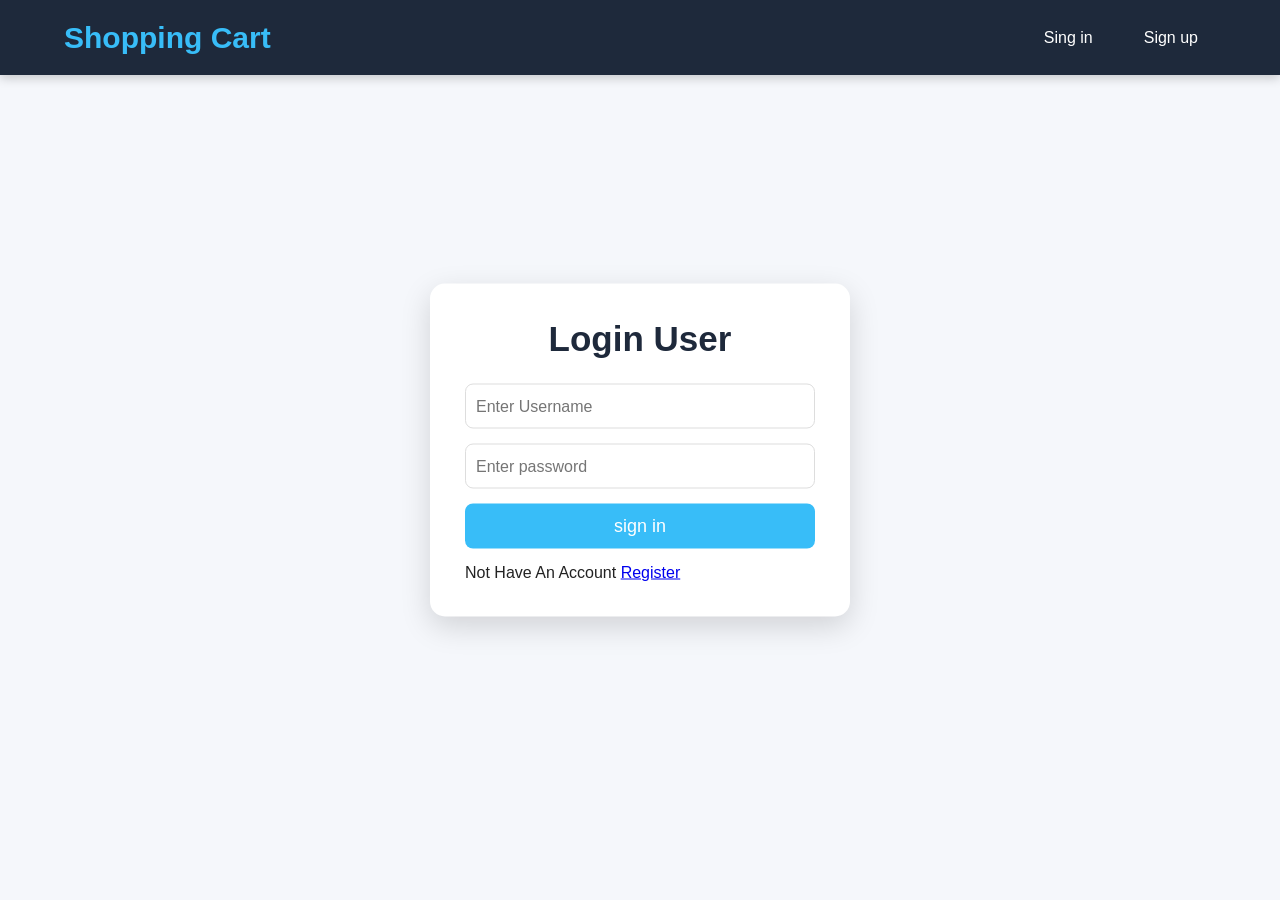
==== index.html @ 6a1d0000 "First commit" ====
<!DOCTYPE html>
<html lang="en">
<head>
    <meta charset="UTF-8">
    <meta http-equiv="X-UA-Compatible" content="IE=edge">
    <meta name="viewport" content="width=, initial-scale=1.0">
    <title>Shopping Cart || Home Page</title>
    <link rel="stylesheet" href="css/style.css"/>
    <link rel="stylesheet" href="css/all.css"/>
   
</head>
<body>

    <header>
         <div class="container">

             <div class="header-content">
                <a href="index.html" class="brand">Shopping Cart</a>
                
              <nav>
                  <ul id="links">
                      <li><a href="login.html">Sing in</a></li>
                      <li><a href="register.html">Sign up</a></li>
                  </ul>
                  <ul id="user_info">
                    <li><a href="#" id="user"></a></li>
                    <li class="shopping_cart">
                        <i class="fas fa-shopping-cart"></i>
                        <span class="bage"></span>

                        <div class="carts_products">
                             <div></div>
                            <a href="cartsproducts.html">View All Products</a>
                        </div>
                    </li>
                    <li><a href="#" id="logout">Log out</a></li>
                  </ul>
              </nav>
             </div>
              
         </div>
    </header>
      <section class="home">
          <div class="container">
              <div class="products">
                   <div class="product_item">
                       <img class="product_item_img" src="Images/f4048c5c927671e642c350baa5e31ac5.jpg" alt="">
                       <div class="product_item_desc">
                           <h2> Samsung S26</h2>
                           <p>Dark navy phone, close-up shot focused on the back cameras, black background.</p>
                           <span>color : Dark</span>
                       </div>
                       <div class="product_item_action">
                        <button class="add_to_cart">Add To Cart</button>
                        <i class="far fa-heart fav"></i>
                       </div>
                   </div>
                 

                </div>
            </div>
        </div>
    </section>


    <!-- /////////////////////////////////////////////////////////////////////////////////////////////// -->
    

<script src="https://cdn.jsdelivr.net/npm/jquery@3.5.1/dist/jquery.slim.min.js"></script>
<script src="https://cdn.jsdelivr.net/npm/popper.js@1.16.1/dist/umd/popper.min.js"></script>
<script src="https://cdn.jsdelivr.net/npm/bootstrap@4.6.1/dist/js/bootstrap.bundle.min.js"></script>
<script src="js/script.js"></script>
<!-- <script src="js/register.js"></script> -->
</body>
</html>
---- css/style.css ----
*{
    margin:0;
    padding:0;
    box-sizing:border-box;
}

body{
    font-family: "Segoe UI", Tahoma, Geneva, Verdana, sans-serif;
    background:#f5f7fb;
    color:#222;
}

.container{
    width:90%;
    max-width:1200px;
    margin:auto;
}

/* =======================
   Header
======================= */

header{
    width:100%;
    background:#1e293b;
    box-shadow:0 3px 10px rgba(0,0,0,.2);
    position:sticky;
    top:0;
    z-index:1000;
}

.header-content{
    height:75px;
    display:flex;
    justify-content:space-between;
    align-items:center;
}

.brand{
    text-decoration:none;
    color:#38bdf8;
    font-size:30px;
    font-weight:bold;
    transition:.3s;
}

.brand:hover{
    color:white;
}

nav ul{
    display:flex;
    list-style:none;
    align-items:center;
}

nav ul li{
    margin-left:15px;
}

nav ul li a{
    text-decoration:none;
    color:white;
    padding:8px 18px;
    border-radius:8px;
    transition:.3s;
    font-weight:500;
}

nav ul li a:hover{
    background:#38bdf8;
    color:#111827;
}

#user_info{
    display:none;
}

/* =======================
   Login & Register
======================= */

.section-form{
    position:absolute;
    top:50%;
    left:50%;
    transform:translate(-50%,-50%);
    width:420px;
    background:white;
    padding:35px;
    border-radius:15px;
    box-shadow:0 10px 30px rgba(0,0,0,.15);
}

.section-form h2{
    text-align:center;
    margin-bottom:25px;
    color:#1e293b;
    font-size:35px;
}

.section-form input{
    width:100%;
    height:45px;
    margin-bottom:15px;
    padding:10px;
    border:1px solid #ddd;
    border-radius:8px;
    font-size:16px;
}

.section-form input:focus{
    border-color:#38bdf8;
}

.section-form input[type="submit"]{
    background:#38bdf8;
    color:white;
    border:none;
    font-size:18px;
    cursor:pointer;
    transition:.3s;
}

.section-form input[type="submit"]:hover{
    background:#0284c7;
}

/* =======================
   Products
======================= */

.products{
    width:100%;
    margin:40px auto;
}

.product_item{
    background:white;
    border-radius:15px;
    display:flex;
    align-items:center;
    padding:20px;
    margin-bottom:25px;
    box-shadow:0 5px 20px rgba(0,0,0,.08);
    transition:.4s;
}

.product_item:hover{
    transform:translateY(-5px);
    box-shadow:0 10px 25px rgba(0,0,0,.15);
}

.product_item_img{
    width:220px;
    height:220px;
    object-fit:cover;
    border-radius:12px;
    margin-right:25px;
}

.product_item_desc{
    flex:1;
}

.product_item_desc h2{
    color:#0f172a;
    margin-bottom:15px;
    font-size:28px;
}

.product_item_desc p{
    color:#555;
    line-height:1.8;
    margin-bottom:15px;
}

.product_item_desc span{
    color:#0284c7;
    font-weight:bold;
}

.product_item_action{
    display:flex;
    flex-direction:column;
    justify-content:space-between;
    align-items:flex-end;
    height:180px;
}

.add_to_cart{
    border:none;
    background:#2563eb;
    color:white;
    padding:12px 30px;
    border-radius:8px;
    cursor:pointer;
    font-size:17px;
    transition:.3s;
}

.add_to_cart:hover{
    background:#1d4ed8;
}

.fav{
    font-size:28px;
    color:#cbd5e1;
    cursor:pointer;
    transition:.3s;
}

.fav:hover{
    color:#ef4444;
    transform:scale(1.2);
}

/* =======================
   User Cart
======================= */

nav ul#user_info li{
    position:relative;
}

nav ul#user_info li i{
    font-size:28px;
    color:white;
    cursor:pointer;
}

.bage{
    position:absolute;
    width:22px;
    height:22px;
    border-radius:50%;
    background:#ef4444;
    color:white;
    display:none;
    justify-content:center;
    align-items:center;
    font-size:15px;
    top:-8px;
    right:-10px;
    text-align: center;
}

.carts_products{
    position:absolute;
    width:280px;
    background:white;
    top:55px;
    right:0;
    border-radius:10px;
    box-shadow:0 10px 25px rgba(0,0,0,.2);
    display:none;
    padding:15px;
}

.carts_products div{
    max-height:250px;
    overflow:auto;
}

.carts_products a{
    display:block;
    margin-top:15px;
    text-align:center;
    text-decoration:none;
    background:#2563eb;
    color:white;
    padding:10px;
    border-radius:8px;
    transition:.3s;
}

.carts_products a:hover{
    background:#1d4ed8;
}

/* =======================
   Responsive
======================= */

@media(max-width:768px){

.header-content{
    flex-direction:column;
    height:auto;
    padding:15px 0;
}

.products{
    width:100%;
}

.product_item{
    flex-direction:column;
    text-align:center;
}

.product_item_img{
    width:100%;
    height:250px;
    margin:0 0 20px;
}

.product_item_action{
    width:100%;
    align-items:center;
    height:auto;
    gap:20px;
}

.section-form{
    width:90%;
}
}
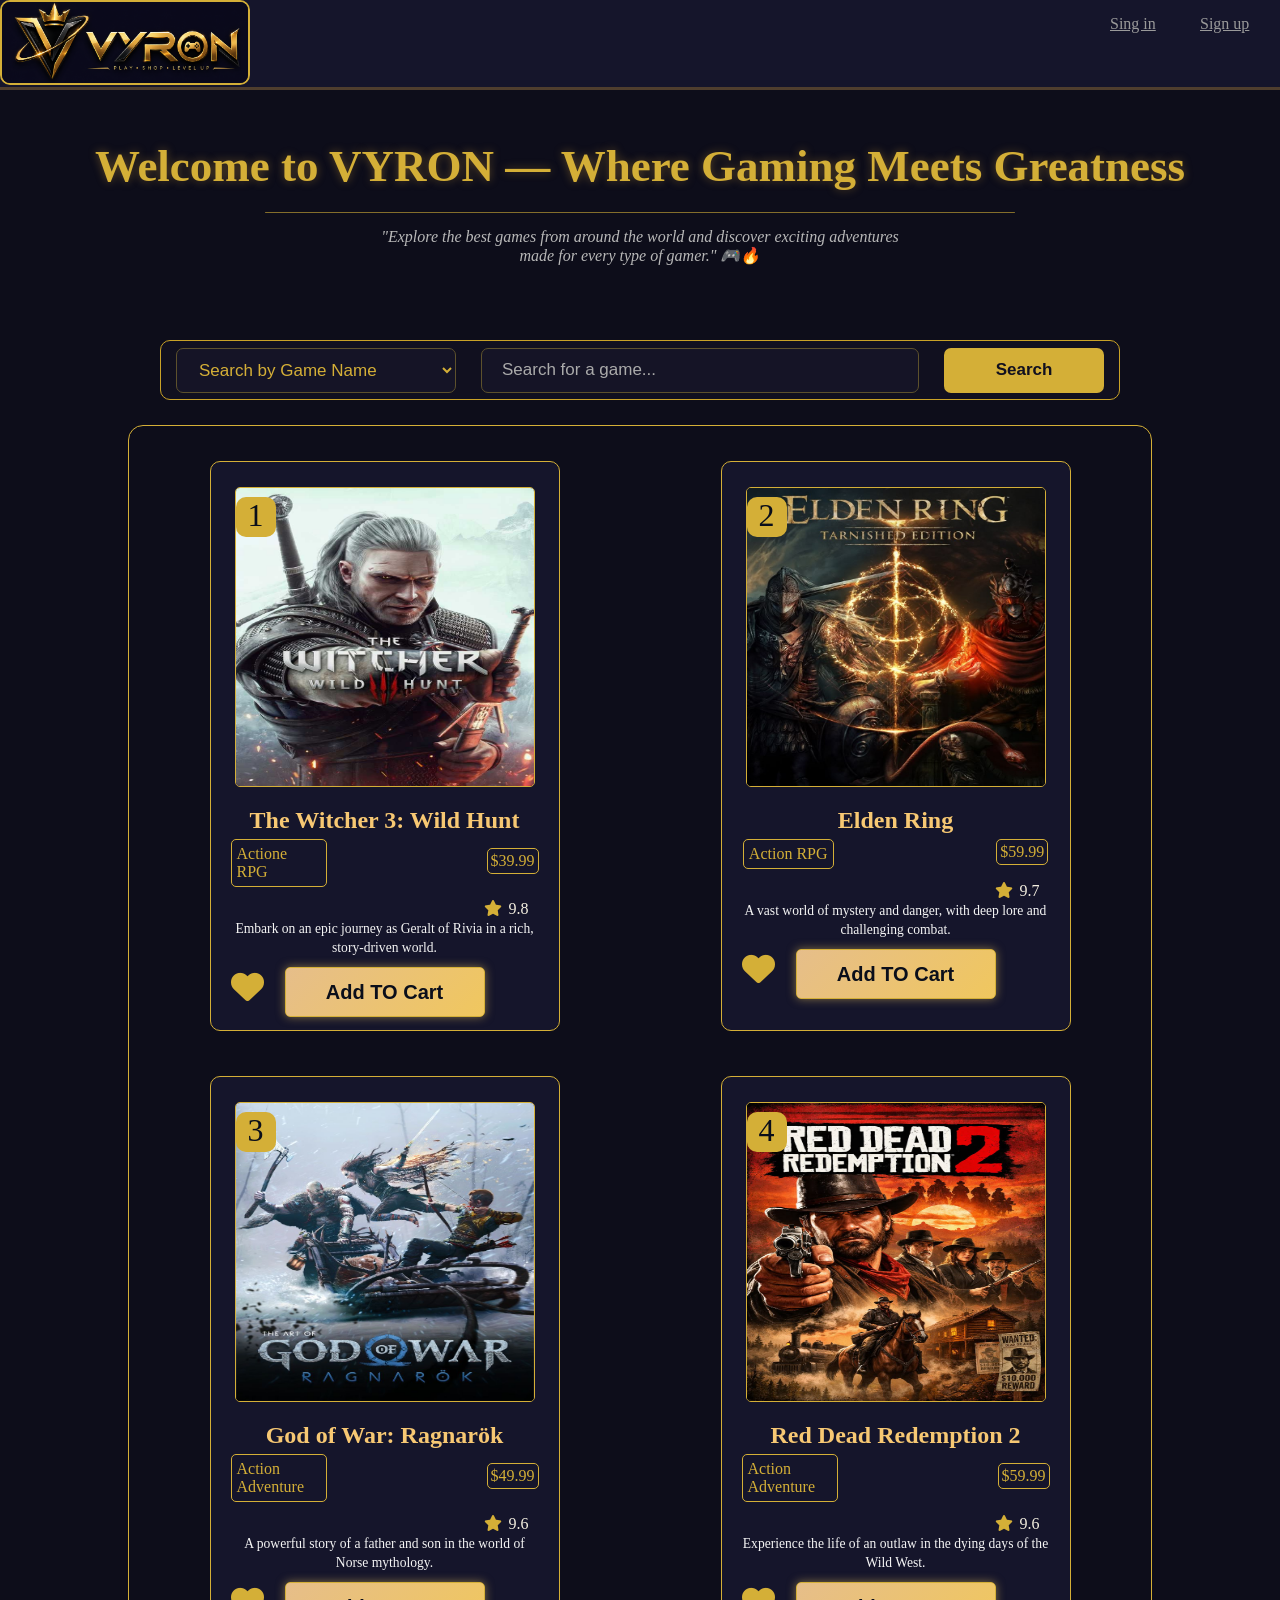
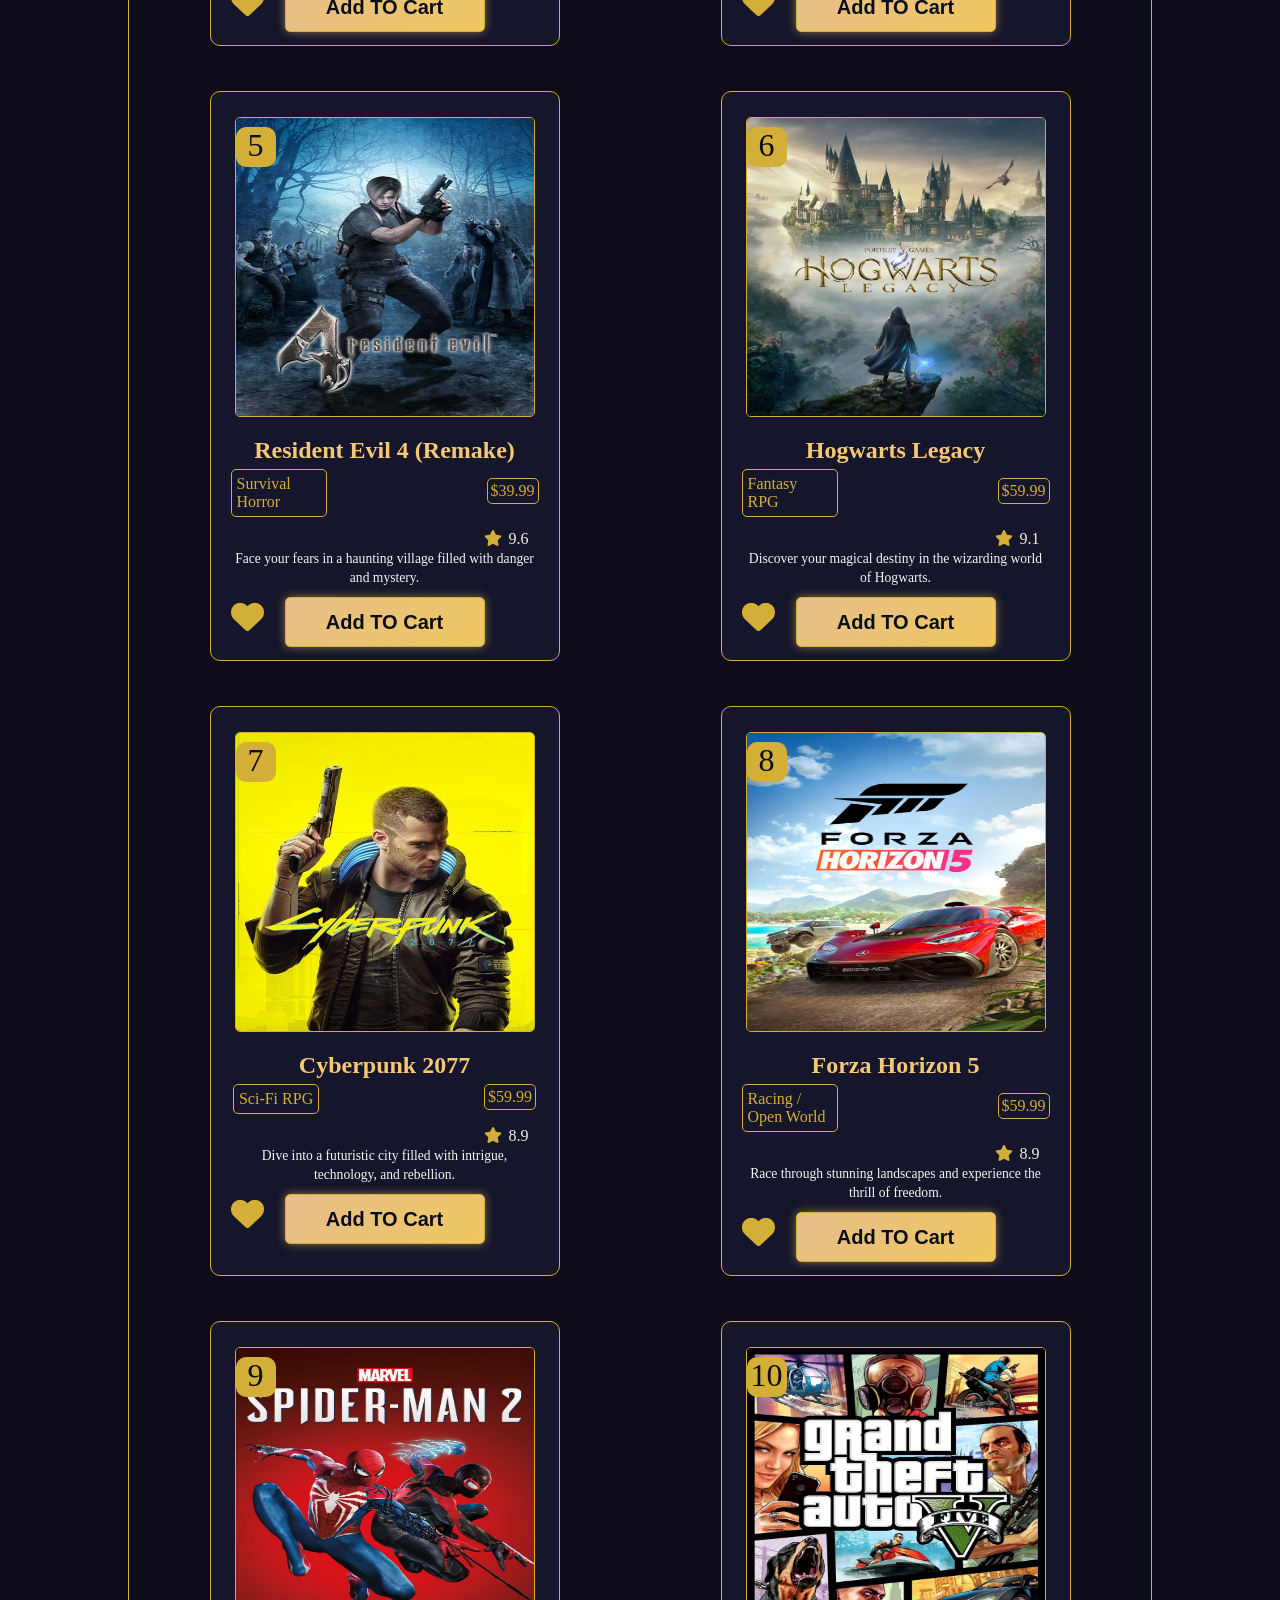
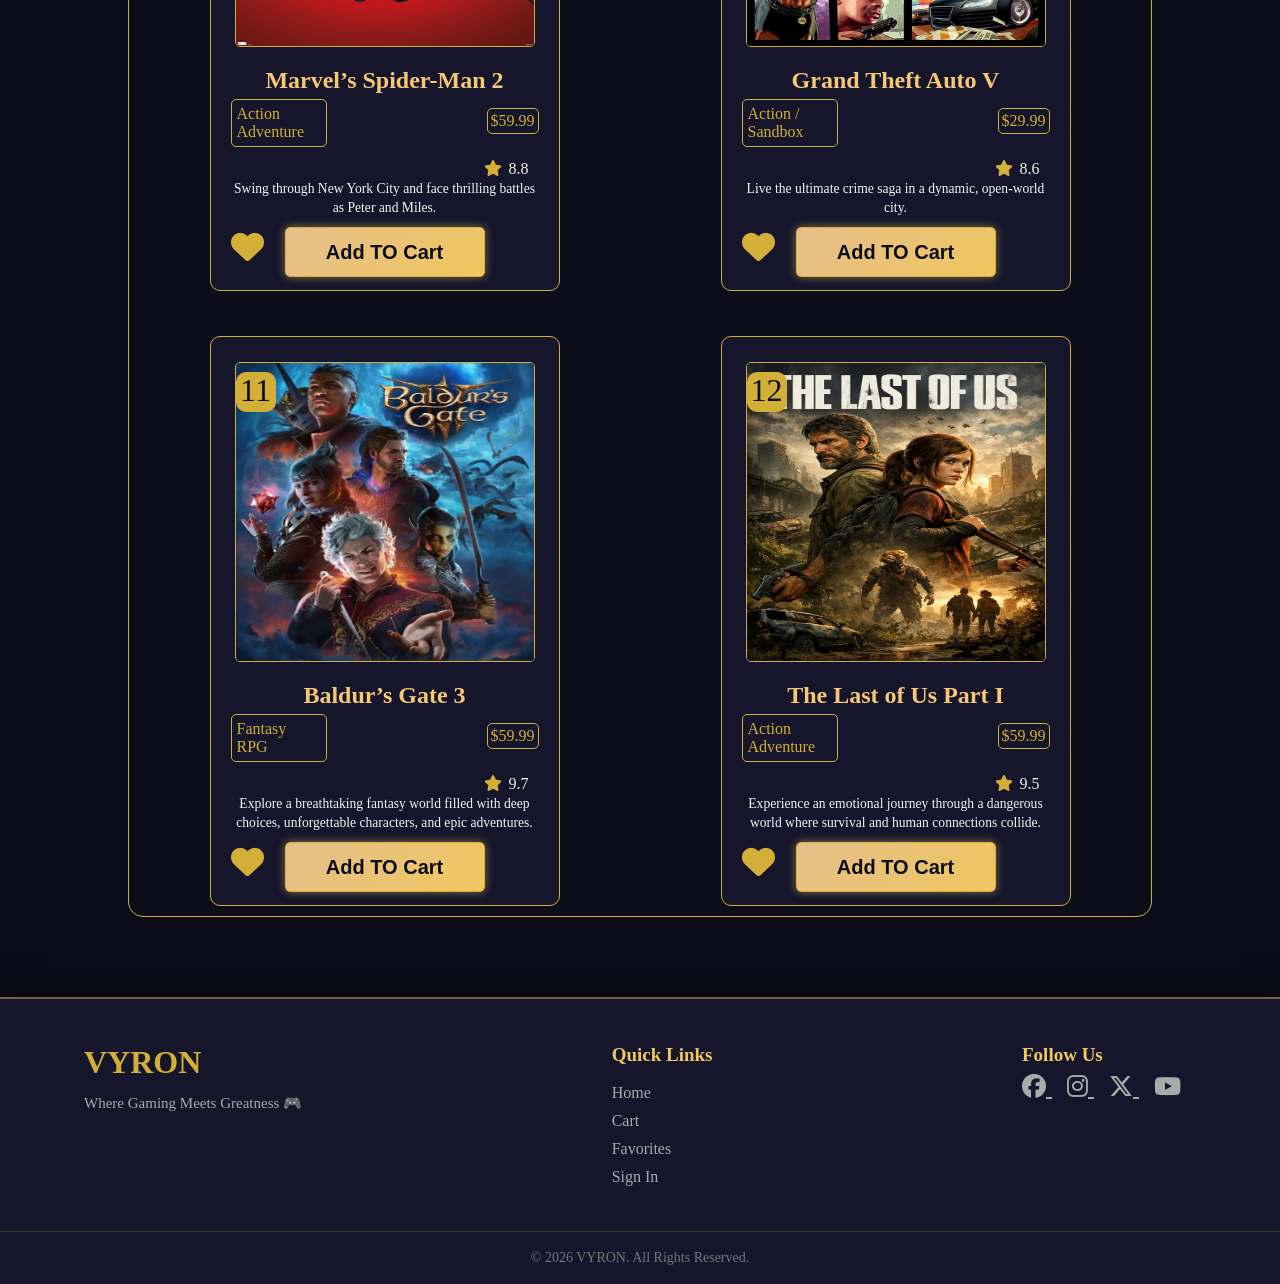
==== commit 937e2e5a: "Initial coomit" ====
--- a/index.html
+++ b/index.html
@@ -1,75 +1,217 @@
 <!DOCTYPE html>
 <html lang="en">
+
 <head>
     <meta charset="UTF-8">
-    <meta http-equiv="X-UA-Compatible" content="IE=edge">
-    <meta name="viewport" content="width=, initial-scale=1.0">
-    <title>Shopping Cart || Home Page</title>
-    <link rel="stylesheet" href="css/style.css"/>
-    <link rel="stylesheet" href="css/all.css"/>
-   
+    <meta name="viewport" content="width=device-width, initial-scale=1.0">
+    <title>VYRON — Where Gaming Meets Greatness</title>
+    <link rel="stylesheet" href="css/style.css" />
+    <link rel="stylesheet" href="css/all.css">
+    <link rel="stylesheet" href="https://cdnjs.cloudflare.com/ajax/libs/font-awesome/6.5.2/css/all.min.css">
+
 </head>
+
 <body>
 
     <header>
-         <div class="container">
-
-             <div class="header-content">
-                <a href="index.html" class="brand">Shopping Cart</a>
-                
-              <nav>
-                  <ul id="links">
-                      <li><a href="login.html">Sing in</a></li>
-                      <li><a href="register.html">Sign up</a></li>
-                  </ul>
-                  <ul id="user_info">
-                    <li><a href="#" id="user"></a></li>
-                    <li class="shopping_cart">
-                        <i class="fas fa-shopping-cart"></i>
-                        <span class="bage"></span>
-
-                        <div class="carts_products">
-                             <div></div>
-                            <a href="cartsproducts.html">View All Products</a>
+        <div class="container">
+
+            <div class="header-content">
+                <a href="index.html" class="brand">
+                    <img src="Images/VYRON-GAME.png" width="250px" height="85" alt="">
+                </a>
+
+                <nav>
+                    <ul id="links">
+                        <li><a href="login.html">Sing in</a></li>
+                        <li><a href="register.html">Sign up</a></li>
+                    </ul>
+                    <ul id="user_info">
+                        <li><a href="#" id="user"></a></li>
+                        <li class="shopping-car">
+                            <i class="fa-solid fa-cart-plus"></i>
+                            <span class="bage">0</span>
+                            <!-- /////////////////////////////////////// -->
+                            <div class="carts-products">
+
+                                <div class="empty-cart">
+                                    Your cart is empty.
+                                </div>
+
+                                <div class="cart-items">
+
+                                    <div class="cart-product">
+                                        <div class="cart-child-products">
+                                            <div>
+                                                <h3>Silver Necklace</h3>
+                                                <p>Price: $150</p>
+                                            </div>
+
+                                            <div class="quantity">
+                                                <button>-</button>
+                                                <span>1</span>
+                                                <button>+</button>
+                                            </div>
+                                        </div>
+                                    </div>
+
+                                </div>
+
+                                <a href="cartsproducts.html" class="view-all">
+                                    View All Products
+                                </a>
+
+                            </div>
+                        </li>
+                        <li><a href="#" id="logout">Log Out</a></li>
+                    </ul>
+                </nav>
+            </div>
+
+        </div>
+    </header>
+
+    <!-- /////////////////////////////////////////////// -->
+
+    <section class="crown-top">
+
+
+        <div class="hed_parent">
+            <h1>Welcome to VYRON — Where Gaming Meets Greatness</h1>
+            <div class="lin"></div>
+            <div class="p_hed">
+                <p>"Explore the best games from around the world and discover exciting adventures made for every type of
+                    gamer." 🎮🔥</p>
+            </div>
+
+        </div>
+        <!-- /////////////////////////////////////////////////////////////////////////// -->
+
+        <section>
+            <div class="total-search">
+                <div class="search-box">
+                    <label for="searchType" class="sr-only ">Search Type</label>
+                    <select id="searchType" name="searchType">
+                        <option value="name">Search by Game Name</option>
+                        <option value="category">Search by Category</option>
+                    </select>
+
+                    <input type="text" id="searchInput" placeholder="Search for a game...">
+
+                    <button type="button">
+                        Search
+                    </button>
+
+                </div>
+            </div>
+
+        </section>
+
+
+        <!-- /////////////////////////////////////////////////////////////////////////// -->
+        <div class="container-card-total">
+            <div class="card_total">
+                <div class="card ">
+
+                    <img src="Images/Gafe.jpg" alt="Elden Ring">
+
+                    <div class="num-img">1</div>
+
+                    <div class="child-card">
+                        <h2>Elden Ring</h2>
+
+                        <div class="senter-card">
+                            <span class="spn-RPG">Action RPG</span>
+
+                            <span class="salare">$59.99</span>
                         </div>
-                    </li>
-                    <li><a href="#" id="logout">Log out</a></li>
-                  </ul>
-              </nav>
-             </div>
-              
-         </div>
-    </header>
-      <section class="home">
-          <div class="container">
-              <div class="products">
-                   <div class="product_item">
-                       <img class="product_item_img" src="Images/f4048c5c927671e642c350baa5e31ac5.jpg" alt="">
-                       <div class="product_item_desc">
-                           <h2> Samsung S26</h2>
-                           <p>Dark navy phone, close-up shot focused on the back cameras, black background.</p>
-                           <span>color : Dark</span>
-                       </div>
-                       <div class="product_item_action">
-                        <button class="add_to_cart">Add To Cart</button>
-                        <i class="far fa-heart fav"></i>
-                       </div>
-                   </div>
-                 
+
+                        <span class="spn-star"><i class="fa-solid fa-star"></i>9.7</span>
+
+                        <p>A vast world of mystery and danger, <br> with deep lore and challenging combat</p>
+
+                        <button>Add TO Cart</button>
+
+                        <i class="fa-solid fa-heart love"></i>
+
+                    </div>
 
                 </div>
             </div>
         </div>
-    </section>
-
-
-    <!-- /////////////////////////////////////////////////////////////////////////////////////////////// -->
-    
-
-<script src="https://cdn.jsdelivr.net/npm/jquery@3.5.1/dist/jquery.slim.min.js"></script>
-<script src="https://cdn.jsdelivr.net/npm/popper.js@1.16.1/dist/umd/popper.min.js"></script>
-<script src="https://cdn.jsdelivr.net/npm/bootstrap@4.6.1/dist/js/bootstrap.bundle.min.js"></script>
-<script src="js/script.js"></script>
-<!-- <script src="js/register.js"></script> -->
+
+        <!-- ////////////////////////////////////////////////////////////////////////////// -->
+
+        <footer class="footer">
+
+            <div class="footer-container">
+
+                <div class="footer-brand">
+                    <h2>VYRON</h2>
+                    <p>
+                        Where Gaming Meets Greatness 🎮
+                    </p>
+                </div>
+
+                <div class="footer-links">
+
+                    <h3>Quick Links</h3>
+
+                    <a href="index.html">Home</a>
+                    <a href="cartsproducts.html">Cart</a>
+                    <a href="favorites.html">Favorites</a>
+                    <a href="login.html">Sign In</a>
+
+                </div>
+                <div class="footer-social">
+
+                    <h3>Follow Us</h3>
+
+                    <a href="#">
+                        <i class="fa-brands fa-facebook"></i>
+                    </a>
+
+                    <a href="#">
+                        <i class="fa-brands fa-instagram"></i>
+                    </a>
+
+                    <a href="#">
+                        <i class="fa-brands fa-x-twitter"></i>
+                    </a>
+
+                    <a href="#">
+                        <i class="fa-brands fa-youtube"></i>
+                    </a>
+
+                </div>
+
+            </div>
+
+            <div class="footer-bottom">
+
+                <p>
+                    © 2026 VYRON. All Rights Reserved.
+                </p>
+
+            </div>
+
+        </footer>
+
+
+        <script src="https://cdn.jsdelivr.net/npm/jquery@3.5.1/dist/jquery.slim.min.js"></script>
+
+        <script src="https://cdn.jsdelivr.net/npm/popper.js@1.16.1/dist/umd/popper.min.js"></script>
+
+        <script src="https://cdn.jsdelivr.net/npm/bootstrap@4.6.1/dist/js/bootstrap.bundle.min.js"></script>
+
+        <script src="js/script.js"></script>
+        <script src="js/data.js"></script>
+        <script src="js/products.js"></script>
+        <script src="js/cart.js"></script>
+        <script src="js/favorites.js"></script>
+        <script src="js/search.js"></script>
+        <script src="js/auth.js"></script>
+        <script src="js/main.js"></script>
 </body>
+
 </html>
--- a/css/style.css
+++ b/css/style.css
@@ -1,319 +1,1424 @@
 
-*{
-    margin:0;
-    padding:0;
-    box-sizing:border-box;
-}
-
-body{
-    font-family: "Segoe UI", Tahoma, Geneva, Verdana, sans-serif;
-    background:#f5f7fb;
-    color:#222;
-}
-
-.container{
-    width:90%;
-    max-width:1200px;
-    margin:auto;
-}
-
-/* =======================
-   Header
-======================= */
-
-header{
-    width:100%;
-    background:#1e293b;
-    box-shadow:0 3px 10px rgba(0,0,0,.2);
-    position:sticky;
-    top:0;
-    z-index:1000;
-}
-
-.header-content{
-    height:75px;
-    display:flex;
-    justify-content:space-between;
-    align-items:center;
-}
-
-.brand{
+* {
+    padding: 0;
+    margin: 0;
+    box-sizing: border-box;
+}
+
+body {
+    font-family: 'Times New Roman', Times, serif !important;
+    background-color: #0d0d1a;
+    color: #f5f0e1;
+}
+
+.container {
+    width: 100%;
+}
+
+/* ==================== HEADER ==================== */
+header {
+    height: 90px;
+    background-color: #15152b;
+    border-bottom: 3px solid rgba(212, 157, 55, .3);
+    padding: 10px 0;
+}
+
+.hid-auth-link {
+    display: none;
+}
+
+.header-content {
+    display: flex;
+    justify-content: space-between;
+}
+
+.header-content a img {
+    margin-top: -10px;
+    border-radius: 10px;
+    border: 2px solid #d4af37;
+}
+
+.header-content .brand {
+    font-size: 32px;
+    text-decoration: none;
+    color: #9a9a9a;
+}
+
+nav ul {
+    display: flex;
+    list-style: none;
+}
+
+nav li a {
+    display: block;
+    color: #9a9a9a;
+    min-width: 80px;
+    padding: 5px;
+    margin: 0 5px;
+}
+
+nav ul#user_info {
+    display: none;
+}
+
+nav ul#user_info #user {
+    border: 1px solid #d4af37;
+    text-decoration: none;
+    border-radius: 10px;
+    text-align: center;
+}
+
+nav ul#user_info #user:hover {
+    background-color: #d4af37;
+    color: #15152b;
+}
+
+.cart-prodoct-log {
+    display: none;
+}
+
+/* ==================== LOGIN & REGISTER ==================== */
+.section-form {
+    position: absolute;
+    top: 50%;
+    left: 50%;
+    transform: translate(-50%, -50%);
+    background-color: #15152b;
+    border: 2px solid #d4af37;
+    box-shadow: 0 15px 40px rgba(0, 0, 0, .9);
+    width: 70%;
+    padding: 20px;
+    border-radius: 10px;
+}
+
+form {
+    display: flex;
+    flex-wrap: wrap;
+    gap: 20px;
+}
+
+label {
+    color: #d4af37;
+}
+
+.group1 {
+    flex: 1 1 0;
+    width: calc(50% - 10px);
+}
+
+.group2 {
+    flex: 0 0 100%;
+    width: 100%;
+}
+
+form input::placeholder {
+    color: #9a9aae;
+}
+
+.group1 input,
+.group2 input {
+    width: 100%;
+    height: 55px;
+    border: 2px solid #d4af37;
+    background-color: #1e1e38;
+    color: #fff;
+    padding-left: 10px;
+    margin-top: 10px;
+    border-radius: 5px;
+}
+
+.group1 input:focus,
+.group2 input:focus {
+    outline: none;
+    border: 3px solid #d4af37;
+    background-color: #23233f;
+    box-shadow: 0 0 10px rgba(212, 175, 55, .25), 0 0 10px rgba(212, 157, 55, .5);
+}
+
+input:-webkit-autofill,
+input:-webkit-autofill:hover,
+input:-webkit-autofill:focus {
+    -webkit-text-fill-color: #fff !important;
+    -webkit-box-shadow: 0 0 0 1000px #1e1e38 inset !important;
+    box-shadow: 0 0 0 1000px #1e1e38 inset !important;
+    transition: background-color 5000s ease-in-out 0s;
+}
+
+#Register,
+.login {
+    width: 130px;
+    height: 45px;
+    background-color: #d4af37;
+    color: #0d0d1a;
+    border: 3px solid #d4af37;
+    border-radius: 6px;
+    font-size: 16px;
+    cursor: pointer;
+    transition: .3s;
+}
+
+#Register {
+    margin-top: 25px;
+}
+
+.login {
+    margin-top: 35px;
+    margin-left: -130px;
+}
+
+#Register:hover,
+.login:hover {
+    background-color: #c9a227;
+    border: 3px solid #d4af37;
+    box-shadow: 0 0 10px rgba(212, 175, 55, .25), 0 0 10px rgba(212, 157, 55, .5);
+    transform: translateY(-2px);
+}
+
+#Register:active,
+.login:active {
+    transform: translateY(0);
+}
+
+.from-span {
+    margin-top: 95px;
+    margin-left: -150px;
+}
+
+.from-span span {
+    color: #f5f5f5;
+    font-size: 16px;
+}
+
+.from-span a {
+    padding-left: 10px;
+    color: #d4af37;
+    text-decoration: none;
+    font-weight: bold;
+    list-style: none;
+}
+
+.from-span a:hover {
+    color: #f0c75e;
+    text-decoration: underline;
+}
+
+.section2 {
+    height: 350px;
+}
+
+/* ==================== FORM MOBILE ==================== */
+@media(max-width:450px) {
+    .from {
+        display: flex !important;
+        flex-direction: column !important;
+        gap: 15px;
+    }
+
+    .from .group1,
+    .from .group2 {
+        width: 100% !important;
+        box-sizing: border-box !important;
+    }
+
+    .from #Register {
+        width: 100%;
+    }
+
+    .from-span {
+        padding-left: 200px;
+    }
+}
+
+/* ==================== CHECKBOX ==================== */
+.check input[type="checkbox"] {
+    appearance: none;
+    -webkit-appearance: none;
+    width: 16px;
+    height: 16px;
+    background-color: #23233f;
+    border: 1px solid #d4af37;
+    border-radius: 3px;
+    cursor: pointer;
+    position: relative;
+}
+
+.check input[type="checkbox"]:checked::after {
+    content: "✓";
+    position: absolute;
+    color: #d4af37;
+    font-size: 13px;
+    font-weight: bold;
+    left: 2px;
+    top: -2px;
+}
+
+/* ==================== HOME TITLE ==================== */
+.hed_parent {
+    margin: auto;
+    text-align: center;
+    margin-top: 50px;
+}
+
+.hed_parent h1 {
+    font-size: 45px;
+    color: #d4af37;
+    text-shadow: 0 0 10px rgba(212, 157, 55, .4);
+    margin: 20px 0;
+}
+
+.hed_parent .lin {
+    width: 750px;
+    height: 1px;
+    background-color: #d4af37;
+    opacity: .6;
+    border-radius: 15px;
+    margin: auto;
+    margin-bottom: 10px;
+}
+
+.p_hed {
+    width: 550px;
+    margin: auto;
+}
+
+.p_hed p {
+    text-align: center;
+    padding: 5px;
+    color: #b8b8b8;
+    font-style: italic;
+    margin-bottom: 35px;
+}
+
+/* ==================== SEARCH ==================== */
+.total-search {
+    width: 75%;
+    padding: 0;
+    margin: auto;
+    margin-top: 70px;
+}
+
+.search-box {
+    width: 100%;
+    height: 60px;
+    display: flex;
+    align-items: center;
+    gap: 25px;
+    padding: 15px;
+    background-color: #11101f;
+    border: 1px solid #c9a227;
+    border-radius: 10px;
+}
+
+.search-box select {
+    width: 280px;
+    height: 45px;
+    padding: 0 18px;
+    font-size: 17px;
+    font-weight: 500;
+    color: #d4af37;
+    background-color: #151426;
+    border: 1px solid #5d512c;
+    border-radius: 7px;
+    outline: none;
+    cursor: pointer;
+}
+
+select option {
+    background: #0a0e1a;
+    color: #d4af37;
+}
+
+.search-box select:focus {
+    border-color: #d4af37;
+}
+
+.search-box input {
+    flex: 1;
+    height: 45px;
+    padding: 0 20px;
+    font-size: 17px;
+    color: #fff;
+    background-color: #151426;
+    border: 1px solid #5d512c;
+    border-radius: 7px;
+    outline: none;
+}
+
+.search-box input::placeholder {
+    color: #aaa;
+}
+
+.search-box input:focus {
+    border-color: #d4af37;
+}
+
+.search-box button {
+    width: 160px;
+    height: 45px;
+    border: none;
+    border-radius: 7px;
+    background-color: #d4af37;
+    color: #11101f;
+    font-size: 17px;
+    font-weight: bold;
+    cursor: pointer;
+    transition: .3s;
+}
+
+.search-box button:hover {
+    background-color: #f0cc55;
+    transform: translateY(-2px);
+}
+
+@media(max-width:800px) {
+    .search-box {
+        height: auto;
+        flex-direction: column;
+    }
+
+    .search-box select,
+    .search-box input,
+    .search-box button {
+        width: 100%;
+    }
+}
+
+/* ==================== PRODUCTS CONTAINER ==================== */
+.container-card-total {
+    width: 80%;
+    margin: 25px auto;
+    border-radius: 15px;
+    border: 1px solid #d4af37;
+    padding: 10px;
+}
+
+.card_total {
+    display: flex;
+    flex-wrap: wrap;
+    justify-content: center;
+    gap: 20px;
+}
+
+/* ==================== PRODUCT CARD ==================== */
+.card {
+    background-color: #15152b;
+    border: 1px solid #d4af37;
+    width: 350px;
+    height: 570px;
+    border-radius: 10px;
+    position: relative;
+    overflow: hidden;
+    margin: 25px auto 0;
+    transition: transform .3s ease, box-shadow .3s ease;
+}
+
+.card:hover {
+    transform: translateY(-12px);
+    border-color: #d4af37;
+    box-shadow: 0 15px 35px rgba(212, 175, 55, .25);
+}
+
+.card img {
+    position: relative;
+    width: 300px;
+    height: 300px;
+    display: block;
+    border-radius: 5px;
+    border: 1px solid #d4af37;
+    margin: 25px auto 0;
+    transition: transform .5s ease;
+}
+
+.card img:hover {
+    transform: scale(1.08);
+}
+
+.num-img {
+    position: absolute;
+    z-index: 2;
+    width: 40px;
+    height: 40px;
+    border-radius: 10px;
+    background-color: #d4af37;
+    color: #0a0e1a;
+    font-size: 32px;
+    text-align: center;
+    top: 35px;
+    left: 25px;
+}
+
+.child-card {
+    padding: 20px;
+}
+
+.child-card h2 {
+    text-align: center;
+    color: #f7c873;
+    font-weight: 700;
+}
+
+.senter-card {
+    display: flex;
+    justify-content: space-around;
+    align-items: center;
+    gap: 0;
+}
+
+.spn-RPG {
+    color: #d4af37;
+    border-radius: 5px;
+    border: 1px solid #d4af37;
+    padding: 5px;
+    cursor: pointer;
+    margin-top: 5px;
+    display: inline-block;
+}
+
+.spn-star {
+    margin: 10px 0 0 250px;
+    display: block;
+}
+
+.spn-star i {
+    padding: 3px;
+    color: #d4af37;
+}
+
+.child-card p {
+    color: #f5f5f5;
+    font-size: .85rem;
+    line-height: 1.4;
+    text-align: center;
+}
+
+.child-card button {
+    background: linear-gradient(135deg, #e6be8a, #f0c75e);
+    color: #0a0e1a;
+    font-weight: 700;
+    width: 200px;
+    height: 50px;
+    border-radius: 5px;
+    box-shadow: 0 0 10px rgba(240, 199, 94, .5);
+    transform: all .3s ease;
+    border: 1px solid #d4af37;
+    margin: 10px auto 0;
+    display: block;
+    font-size: 20px;
+    cursor: pointer;
+    transition: .3s;
+}
+
+.child-card button:hover {
+    background: linear-gradient(135deg, #f0c75e, #e6be8a);
+    box-shadow: 0 0 10px rgba(240, 199, 94, .8);
+}
+
+.child-card .love {
+    color: #d4af37;
+    margin-top: -47px;
+    cursor: pointer;
+    display: block;
+    font-size: 33px;
+    padding: 0;
+    position: absolute;
+    transition: .25s ease;
+}
+
+.child-card .love:hover {
+    color: #fff;
+}
+
+.child-card .salare {
+    color: #d4af37;
+    margin-left: 160px;
+    border: 1px solid #d4af37;
+    padding: 3px;
+    border-radius: 5px;
+    cursor: pointer;
+}
+
+.love {
+    cursor: pointer;
+    transition: .25s ease;
+}
+
+.love-active {
+    color: red !important;
+}
+
+/* ==================== USER & CART ICON ==================== */
+nav ul#user_info li {
+    margin: 15px 10px 0;
+    position: relative;
+}
+
+nav ul#user_info li i {
+    color: #d4af37;
+    cursor: pointer;
+    font-size: 30px;
+}
+
+.shopping-car {
+    position: relative;
+}
+
+.bage {
+    position: absolute;
+    min-width: 20px;
+    height: 20px;
+    padding: 2px 5px;
+    display: flex;
+    align-items: center;
+    justify-content: center;
+    background: #d4af37;
+    color: #111;
+    border-radius: 50%;
+    font-size: 11px;
+    font-weight: bold;
+    z-index: 20;
+    top: -10px;
+    right: -5px;
+}
+
+/* ==================== CART DROPDOWN ==================== */
+.carts-products {
+    position: absolute;
+    top: 45px;
+    right: 0;
+    width: 190px;
+    transform: translate(120px, 0);
+    background: #151515;
+    border: 1px solid #d4af37;
+    border-radius: 12px;
+    box-shadow: 0 10px 30px rgba(0, 0, 0, .7), 0 0 15px rgba(212, 175, 55, .15);
+    z-index: 9999;
+    flex-direction: column;
+    display: none;
+}
+
+.carts-products.show {
+    display: flex;
+}
+
+.cart-items {
+    width: 100%;
+    padding: 14px;
+    margin: 0;
+}
+
+.cart-product {
+    background: #202020;
+    border: 1px solid #333;
+    border-radius: 10px;
+    padding: 14px 16px;
+    margin-bottom: 12px;
+    transition: .3s;
+}
+
+.cart-product:hover {
+    border-color: #d4af37;
+    box-shadow: 0 0 10px rgba(212, 175, 55, .15);
+}
+
+.cart-product-info {
+    display: flex;
+    justify-content: space-between;
+    align-items: center;
+    gap: 12px;
+    padding-bottom: 12px;
+    margin-bottom: 12px;
+    border-bottom: 1px solid #2a2a2a;
+}
+
+.cart-product-info h3 {
+    margin: 0;
+    color: #f0c75e;
+    font-size: 16px;
+    font-weight: 600;
+    line-height: 1.3;
+    flex: 1;
+    min-width: 0;
+    word-wrap: break-word;
+}
+
+.cart-product-info p {
+    margin: 0;
+    color: #888;
+    font-size: 12px;
+    flex-shrink: 0;
+    text-align: right;
+    white-space: nowrap;
+}
+
+.cart-product-info p span {
+    display: block;
+    color: #d4af37;
+    font-weight: bold;
+    font-size: 15px;
+    margin-top: 2px;
+}
+
+.quantity {
+    display: flex;
+    align-items: center;
+    justify-content: center;
+    gap: 16px;
+}
+
+.quantity button {
+    width: 30px;
+    height: 30px;
+    border: 1px solid #d4af37;
+    border-radius: 6px;
+    background: transparent;
+    color: #d4af37;
+    font-size: 18px;
+    font-weight: bold;
+    line-height: 1;
+    cursor: pointer;
+    transition: .3s;
+    flex-shrink: 0;
+}
+
+.quantity button:hover {
+    background: #d4af37;
+    color: #111;
+    transform: scale(1.05);
+}
+
+.quantity span {
+    min-width: 24px;
+    text-align: center;
+    color: #fff;
+    font-size: 16px;
+    font-weight: bold;
+}
+
+.view-all {
+    display: flex;
+    align-items: center;
+    justify-content: center;
+    margin: auto;
+    width: 100%;
+    height: 55px;
+    border-radius: 10px;
+    background: #111;
+    border: 1px solid #d4af37;
+    color: #d4af37;
+    text-decoration: none;
+    font-size: 15px;
+    font-weight: bold;
+    transition: .3s;
+}
+
+.view-all:hover {
+    background: #d4af37;
+    color: #111;
+}
+
+.empty-cart {
+    padding: 35px 20px;
+    text-align: center;
+    color: #fff;
+    font-size: 15px;
+}
+
+.carts-products .cart-product-image,
+.carts-products .remove-cart-btn {
+    display: none;
+}
+
+@media(max-width:500px) {
+    .carts-products {
+        width: 300px;
+        right: -60px;
+        transform: none;
+    }
+
+    .cart-items {
+        max-height: 320px;
+        overflow-y: auto;
+    }
+
+    .cart-product-info h3 {
+        font-size: 14px;
+    }
+}
+
+/* ==================== REMOVE BUTTONS ==================== */
+.remove-btn{
+    background:#b22222!important;
+    color:#fff!important;
+    border:1px solid #ff3333!important;
+}
+
+.remove-btn:hover{
+    background:#8b0000!important;
+    color:#fff!important;
+    border-color:#ff3333!important;
+}
+
+.remove-cart-btn {
+    width: 100%;
+    margin-top: 15px;
+    padding: 12px 18px;
+    border: none;
+    border-radius: 10px;
+    background: linear-gradient(135deg, #d4af37, #f0c75e);
+    color: #111;
+    font-size: 14px;
+    font-weight: 700;
+    cursor: pointer;
+    transition: transform .25s ease, box-shadow .25s ease, background .25s ease;
+}
+
+.remove-cart-btn:hover {
+    transform: translateY(-2px);
+    background: #b22222 !important;
+    color: #fff;
+    box-shadow: 0 8px 20px rgba(178, 34, 34, .4) !important;
+}
+
+.remove-cart-btn:active {
+    transform: scale(.97);
+}
+
+/* ==================== LOGOUT ==================== */
+#logout {
+    color: #d4af37;
+    text-decoration: none;
+    padding: 8px 12px;
+    border: 1px solid transparent;
+    border-radius: 6px;
+    transition: .3s;
+}
+
+#logout:hover {
+    color: #11101f;
+    background-color: #d4af37;
+    border-color: #d4af37;
+    box-shadow: 0 0 10px rgba(212, 175, 55, .4);
+}
+
+/* ==================== SECTION TITLE ==================== */
+.section-title {
+    text-align: center;
+    margin-bottom: 45px;
+}
+
+.section-title h2 {
+    margin: 0;
+    color: #d4af37;
+    font-size: 32px;
+    font-weight: 700;
+    letter-spacing: 1px;
+    text-shadow: 0 0 10px rgba(212, 175, 55, .25);
+}
+
+.title-line {
+    display: block;
+    width: 65px;
+    height: 3px;
+    margin: 14px auto 0;
+    background: linear-gradient(90deg, #d4af37, #f7c873);
+    border-radius: 20px;
+    transition: width .35s ease, box-shadow .35s ease;
+}
+
+.section-title:hover .title-line {
+    width: 110px;
+    box-shadow: 0 0 12px rgba(212, 175, 55, .55);
+}
+
+/* ==================== CART PAGE ==================== */
+.cart-page-section {
+    width: 100%;
+    max-width: 1100px;
+    margin: 60px auto;
+    padding: 0 25px;
+}
+
+#cart-page-products {
+    width: 100% !important;
+    display: flex !important;
+    flex-wrap: wrap !important;
+    flex-direction: row !important;
+    justify-content: center !important;
+    align-items: stretch !important;
+    gap: 15px !important;
+}
+
+#cart-page-products .cart-items {
+    display: contents;
+}
+
+#cart-page-products .cart-product {
+    width: calc(50% - 8px) !important;
+    max-width: 500px !important;
+    padding: 25px;
+    background: linear-gradient(145deg, #151922, #0e1118);
+    border: 1px solid rgba(212, 175, 55, .45);
+    border-radius: 18px;
+    box-shadow: 0 10px 30px rgba(0, 0, 0, .35);
+    transition: transform .3s ease, border-color .3s ease, box-shadow .3s ease;
+}
+
+#cart-page-products .cart-product:hover {
+    transform: translateY(-5px);
+    border-color: #d4af37;
+    box-shadow: 0 15px 40px rgba(0, 0, 0, .5), 0 0 18px rgba(212, 175, 55, .12);
+}
+
+#cart-page-products .cart-product-info {
+    display: flex;
+    align-items: center;
+    gap: 10px;
+}
+
+#cart-page-products .cart-product-image {
+    width: 100px;
+    height: 100px;
+    object-fit: cover;
+    border-radius: 8px;
+    border: 1px solid #d4af37;
+    flex-shrink: 0;
+    display: block;
+}
+
+.cart-product-details {
+    flex: 1;
+}
+
+.cart-product-details h3 {
+    margin: 0 0 5px;
+    color: #f0c75e;
+    font-size: 14px;
+}
+
+.cart-product-details p {
+    margin: 0;
+    color: #888;
+    font-size: 11px;
+}
+
+.cart-product-details p span {
+    color: #d4af37;
+    font-weight: bold;
+}
+
+.item-total {
+    margin-top: 18px;
+    padding-top: 15px;
+    border-top: 1px solid rgba(212, 175, 55, .3);
+    display: flex;
+    justify-content: space-between;
+    align-items: center;
+}
+
+.item-total span {
+    color: #b8b8b8;
+    font-size: 17px;
+    font-weight: 500;
+}
+
+.item-total strong {
+    color: #d4af37;
+    font-size: 24px;
+    font-weight: 800;
+}
+
+.section-divider {
+    width: 90%;
+    height: 1px;
+    margin: 70px auto;
+    background-color: #d4af37;
+    opacity: .5;
+}
+
+/* ==================== TOTAL PRICE ==================== */
+.total-price-box {
+    width: 90%;
+    max-width: 500px;
+    margin: 55px auto 70px;
+    padding: 22px 30px;
+    display: flex;
+    justify-content: space-between;
+    align-items: center;
+    background: linear-gradient(145deg, #181b23, #101219);
+    border: 1px solid rgba(212, 175, 55, .5);
+    border-radius: 16px;
+    box-shadow: 0 10px 35px rgba(0, 0, 0, .35);
+    transition: transform .3s ease, box-shadow .3s ease;
+}
+
+.total-price-box:hover {
+    transform: translateY(-4px);
+    box-shadow: 0 15px 40px rgba(0, 0, 0, .5), 0 0 20px rgba(212, 175, 55, .12);
+}
+
+.total-label {
+    color: #b8b8b8;
+    font-size: 18px;
+    font-weight: 500;
+}
+
+#total-price {
+    color: #d4af37;
+    font-size: 25px;
+    font-weight: 800;
+    letter-spacing: .5px;
+}
+
+/* ==================== FAVORITES SECTION ==================== */
+.favorites-section {
+    width: 100%;
+    max-width: 1100px;
+    margin: 70px auto;
+    padding: 0 25px;
+}
+
+#favorite-products {
+    width: 100%;
+    display: flex;
+    flex-direction: row;
+    align-items: stretch;
+    gap: 20px;
+    overflow-x: auto;
+    overflow-y: hidden;
+    overscroll-behavior-x: contain;
+    scroll-behavior: smooth;
+    padding: 10px 5px 25px;
+    scrollbar-width: thin;
+    scrollbar-color: #d4af37 #151922;
+}
+
+#favorite-products::-webkit-scrollbar {
+    height: 8px;
+}
+
+#favorite-products::-webkit-scrollbar-track {
+    background: #151922;
+    border-radius: 10px;
+}
+
+#favorite-products::-webkit-scrollbar-thumb {
+    background: linear-gradient(90deg, #d4af37, #f7c873);
+    border-radius: 10px;
+}
+
+#favorite-products::-webkit-scrollbar-thumb:hover {
+    background: #f0c75e;
+}
+
+.favorite-card {
+    width: 330px;
+    min-width: 330px;
+    max-width: 330px;
+    flex-shrink: 0;
+    padding: 18px;
+    display: flex;
+    flex-direction: column;
+    align-items: center;
+    text-align: center;
+    background: linear-gradient(145deg, #151922, #0e1118);
+    border: 1px solid rgba(212, 175, 55, .45);
+    border-radius: 18px;
+    box-shadow: 0 10px 30px rgba(0, 0, 0, .35);
+    transition: transform .35s ease, border-color .35s ease, box-shadow .35s ease;
+}
+
+.favorite-card:hover {
+    transform: translateY(-7px);
+    border-color: #d4af37;
+    box-shadow: 0 15px 40px rgba(0, 0, 0, .5), 0 0 18px rgba(212, 175, 55, .12);
+}
+
+.favorite-card img {
+    width: 100%;
+    height: 190px;
+    object-fit: cover;
+    border-radius: 12px;
+    border: 1px solid rgba(255, 255, 255, .08);
+    flex-shrink: 0;
+    transition: transform .35s ease, box-shadow .35s ease;
+}
+
+.favorite-card:hover img {
+    transform: scale(1.03);
+    box-shadow: 0 0 18px rgba(212, 175, 55, .18);
+}
+
+.favorite-info {
+    width: 100%;
+    flex: 1;
+    min-width: 0;
+    display: flex;
+    flex-direction: column;
+    align-items: center;
+    padding-top: 18px;
+}
+
+.favorite-info h3 {
+    width: 100%;
+    margin: 0 0 12px;
+    color: #f5f5f5;
+    font-size: 21px;
+    font-weight: 700;
+    line-height: 1.3;
+}
+
+.favorite-info p {
+    width: 100%;
+    margin: 7px 0;
+    color: #b8b8b8;
+    font-size: 15px;
+}
+
+.favorite-info p span {
+    color: #f5f5f5;
+}
+
+.favorite-info p:nth-of-type(2) {
+    color: #d4af37;
+    font-weight: 700;
+    font-size: 17px;
+}
+
+.remove-favorite {
+    width: 90%;
+    min-width: 0;
+    margin-top: auto;
+    padding: 12px 18px;
+    border: none;
+    border-radius: 10px;
+    background: linear-gradient(135deg, #d4af37, #f0c75e);
+    color: #111;
+    font-size: 14px;
+    font-weight: 700;
+    cursor: pointer;
+    transition: transform .25s ease, box-shadow .25s ease, background .25s ease;
+}
+
+.remove-favorite:hover {
+    transform: translateY(-2px);
+    background: #b22222;
+    color: #fff;
+    box-shadow: 0 8px 20px rgba(178, 34, 34, .4) !important;
+}
+
+.no-favorites {
+    width: 100%;
+    padding: 35px 50px;
+    color: #a8a8a8;
+    font-size: 18px;
+    text-align: center;
+    background: #11141b;
+    border: 1px solid rgba(212, 175, 55, .2);
+    border-radius: 15px;
+}
+
+/* ==================== CART / FAVORITES MOBILE ==================== */
+@media(max-width:700px) {
+
+    .cart-page-section,
+    .favorites-section {
+        margin: 45px auto;
+        padding: 0 15px;
+    }
+
+    #cart-page-products {
+        flex-direction: column !important;
+        align-items: center !important;
+    }
+
+    #cart-page-products .cart-product {
+        width: 100% !important;
+        max-width: 500px !important;
+        padding: 20px;
+    }
+
+    .item-total span {
+        font-size: 15px;
+    }
+
+    .item-total strong {
+        font-size: 21px;
+    }
+
+    .section-title h2 {
+        font-size: 27px;
+    }
+
+    #favorite-products {
+        gap: 15px;
+        padding: 10px 5px 20px;
+    }
+
+    .favorite-card {
+        width: 280px;
+        min-width: 280px;
+        max-width: 280px;
+        min-height: 390px;
+        padding: 15px;
+    }
+
+    .favorite-card img {
+        height: 170px;
+    }
+
+    .favorite-info h3 {
+        font-size: 19px;
+    }
+
+    .remove-favorite {
+        width: 100%;
+    }
+
+    .total-price-box {
+        width: calc(100% - 30px);
+        padding: 18px 20px;
+    }
+
+    .total-label {
+        font-size: 16px;
+    }
+
+    #total-price {
+        font-size: 21px;
+    }
+}
+
+/* ==================== FOOTER ==================== */
+.footer {
+    width: 100%;
+    margin-top: 80px;
+    background: #15152b;
+    border-top: 2px solid rgba(212, 175, 55, .5);
+    box-shadow: 0 -10px 30px rgba(0, 0, 0, .4);
+}
+
+.footer-container {
+    width: 90%;
+    max-width: 1200px;
+    margin: auto;
+    padding: 45px 20px;
+    display: flex;
+    justify-content: space-between;
+    align-items: flex-start;
+    gap: 40px;
+}
+
+.footer-brand {
+    max-width: 300px;
+}
+
+.footer-brand h2 {
+    color: #d4af37;
+    font-size: 32px;
+    margin-bottom: 10px;
+}
+
+.footer-brand p {
+    color: #aaa;
+    font-size: 15px;
+    line-height: 1.6;
+}
+
+.footer-links,
+.footer-social {
+    display: flex;
+    flex-direction: column;
+    gap: 10px;
+}
+
+.footer-links h3,
+.footer-social h3 {
+    color: #f0c75e;
+    margin-bottom: 8px;
+    font-size: 19px;
+}
+
+.footer-links a {
+    color: #aaa;
+    text-decoration: none;
+    transition: .3s;
+}
+
+.footer-links a:hover {
+    color: #d4af37;
+    transform: translateX(5px);
+}
+
+.footer-social {
+    display: block;
+}
+
+.footer-social a {
+    color: #aaa;
+    font-size: 24px;
+    margin-right: 15px;
+    transition: .3s;
+}
+
+.footer-social a:hover {
+    color: #d4af37;
+    transform: translateY(-3px);
+}
+
+.footer-bottom {
+    width: 100%;
+    padding: 18px;
+    text-align: center;
+    border-top: 1px solid rgba(212, 175, 55, .2);
+}
+
+.footer-bottom p {
+    color: #777;
+    font-size: 14px;
+}
+
+@media(max-width:700px) {
+    .footer-container {
+        flex-direction: column;
+        align-items: center;
+        text-align: center;
+        gap: 35px;
+    }
+
+    .footer-brand {
+        max-width: 100%;
+    }
+
+    .footer-links {
+        align-items: center;
+    }
+
+    .footer-social {
+        text-align: center;
+    }
+
+    .footer-social a {
+        margin: 0 8px;
+    }
+}
+
+/* ==================== GENERAL RESPONSIVE FIXES ==================== */
+@media(max-width:800px) {
+    .hed_parent h1 {
+        font-size: 32px;
+    }
+
+    .hed_parent .lin {
+        width: 80%;
+    }
+
+    .p_hed {
+        width: 90%;
+    }
+
+    .total-search {
+        width: 90%;
+    }
+
+    .container-card-total {
+        width: 95%;
+    }
+}
+
+@media(max-width:450px) {
+    header {
+        height: auto;
+        min-height: 90px;
+    }
+
+    .header-content {
+        align-items: center;
+    }
+
+    .header-content a img {
+        width: 180px;
+        height: auto;
+    }
+
+    .hed_parent {
+        margin-top: 30px;
+    }
+
+    .hed_parent h1 {
+        font-size: 25px;
+    }
+
+    .p_hed p {
+        font-size: 14px;
+    }
+
+    .card {
+        width: 300px;
+        height: 550px;
+    }
+
+    .card img {
+        width: 250px;
+        height: 250px;
+    }
+
+    .spn-star {
+        margin-left: 190px;
+    }
+
+    .child-card .salare {
+        margin-left: 100px;
+    }
+
+    .child-card button {
+        width: 170px;
+    }
+}
+/* ==================== USER WELCOME ==================== */
+nav ul#user_info #user{
+    color:#d4af37;
+    font-size:17px;
+    font-weight:bold;
+    padding:9px 16px;
+    border:1px solid #d4af37;
+    border-radius:10px;
     text-decoration:none;
-    color:#38bdf8;
-    font-size:30px;
+    transition:.3s ease;
+    white-space:nowrap;
+}
+
+nav ul#user_info #user span{
+    color:#fff;
+    font-size:19px;
     font-weight:bold;
-    transition:.3s;
-}
-
-.brand:hover{
-    color:white;
-}
-
-nav ul{
-    display:flex;
-    list-style:none;
-    align-items:center;
-}
-
-nav ul li{
-    margin-left:15px;
-}
-
-nav ul li a{
-    text-decoration:none;
-    color:white;
-    padding:8px 18px;
-    border-radius:8px;
-    transition:.3s;
-    font-weight:500;
-}
-
-nav ul li a:hover{
-    background:#38bdf8;
-    color:#111827;
-}
-
-#user_info{
-    display:none;
-}
-
-/* =======================
-   Login & Register
-======================= */
-
-.section-form{
-    position:absolute;
-    top:50%;
-    left:50%;
-    transform:translate(-50%,-50%);
-    width:420px;
-    background:white;
-    padding:35px;
-    border-radius:15px;
-    box-shadow:0 10px 30px rgba(0,0,0,.15);
-}
-
-.section-form h2{
-    text-align:center;
-    margin-bottom:25px;
-    color:#1e293b;
-    font-size:35px;
-}
-
-.section-form input{
-    width:100%;
-    height:45px;
-    margin-bottom:15px;
-    padding:10px;
-    border:1px solid #ddd;
-    border-radius:8px;
-    font-size:16px;
-}
-
-.section-form input:focus{
-    border-color:#38bdf8;
-}
-
-.section-form input[type="submit"]{
-    background:#38bdf8;
-    color:white;
-    border:none;
-    font-size:18px;
-    cursor:pointer;
-    transition:.3s;
-}
-
-.section-form input[type="submit"]:hover{
-    background:#0284c7;
-}
-
-/* =======================
-   Products
-======================= */
-
-.products{
-    width:100%;
-    margin:40px auto;
-}
-
-.product_item{
-    background:white;
-    border-radius:15px;
-    display:flex;
-    align-items:center;
-    padding:20px;
-    margin-bottom:25px;
-    box-shadow:0 5px 20px rgba(0,0,0,.08);
-    transition:.4s;
-}
-
-.product_item:hover{
-    transform:translateY(-5px);
-    box-shadow:0 10px 25px rgba(0,0,0,.15);
-}
-
-.product_item_img{
-    width:220px;
-    height:220px;
-    object-fit:cover;
-    border-radius:12px;
-    margin-right:25px;
-}
-
-.product_item_desc{
-    flex:1;
-}
-
-.product_item_desc h2{
-    color:#0f172a;
-    margin-bottom:15px;
-    font-size:28px;
-}
-
-.product_item_desc p{
-    color:#555;
-    line-height:1.8;
-    margin-bottom:15px;
-}
-
-.product_item_desc span{
-    color:#0284c7;
-    font-weight:bold;
-}
-
-.product_item_action{
-    display:flex;
-    flex-direction:column;
-    justify-content:space-between;
-    align-items:flex-end;
-    height:180px;
-}
-
-.add_to_cart{
-    border:none;
-    background:#2563eb;
-    color:white;
-    padding:12px 30px;
-    border-radius:8px;
-    cursor:pointer;
-    font-size:17px;
-    transition:.3s;
-}
-
-.add_to_cart:hover{
-    background:#1d4ed8;
-}
-
-.fav{
-    font-size:28px;
-    color:#cbd5e1;
-    cursor:pointer;
-    transition:.3s;
-}
-
-.fav:hover{
-    color:#ef4444;
-    transform:scale(1.2);
-}
-
-/* =======================
-   User Cart
-======================= */
-
-nav ul#user_info li{
-    position:relative;
-}
-
-nav ul#user_info li i{
-    font-size:28px;
-    color:white;
-    cursor:pointer;
-}
-
-.bage{
-    position:absolute;
-    width:22px;
-    height:22px;
-    border-radius:50%;
-    background:#ef4444;
-    color:white;
-    display:none;
-    justify-content:center;
-    align-items:center;
-    font-size:15px;
-    top:-8px;
-    right:-10px;
-    text-align: center;
-}
-
-.carts_products{
-    position:absolute;
-    width:280px;
-    background:white;
-    top:55px;
-    right:0;
-    border-radius:10px;
-    box-shadow:0 10px 25px rgba(0,0,0,.2);
-    display:none;
-    padding:15px;
-}
-
-.carts_products div{
-    max-height:250px;
-    overflow:auto;
-}
-
-.carts_products a{
-    display:block;
-    margin-top:15px;
-    text-align:center;
-    text-decoration:none;
-    background:#2563eb;
-    color:white;
-    padding:10px;
-    border-radius:8px;
-    transition:.3s;
-}
-
-.carts_products a:hover{
-    background:#1d4ed8;
-}
-
-/* =======================
-   Responsive
-======================= */
-
-@media(max-width:768px){
-
-.header-content{
-    flex-direction:column;
-    height:auto;
-    padding:15px 0;
-}
-
-.products{
-    width:100%;
-}
-
-.product_item{
-    flex-direction:column;
-    text-align:center;
-}
-
-.product_item_img{
-    width:100%;
-    height:250px;
-    margin:0 0 20px;
-}
-
-.product_item_action{
-    width:100%;
-    align-items:center;
-    height:auto;
-    gap:20px;
-}
-
-.section-form{
-    width:90%;
-}
+    text-shadow:0 0 8px rgba(212,175,55,.35);
+}
+
+nav ul#user_info #user:hover{
+    background:#d4af37;
+    color:#11101f;
+    box-shadow:0 0 15px rgba(212,175,55,.35);
+    transform:translateY(-2px);
+}
+
+nav ul#user_info #user:hover span{
+    color:#11101f;
+}
+/* //////////////////////////////////////////////////////////////////////// */
+.cart-total {
+    width: 90%;
+    margin: 20px auto;
+    padding: 20px;
+    text-align: right;
+    border-top: 1px solid #555;
+}
+
+.cart-total h2 {
+    color: #f5d77a;
+    font-size: 28px;
+}
+
+.cart-total span {
+    color: #fff;
+    margin-left: 10px;
 }
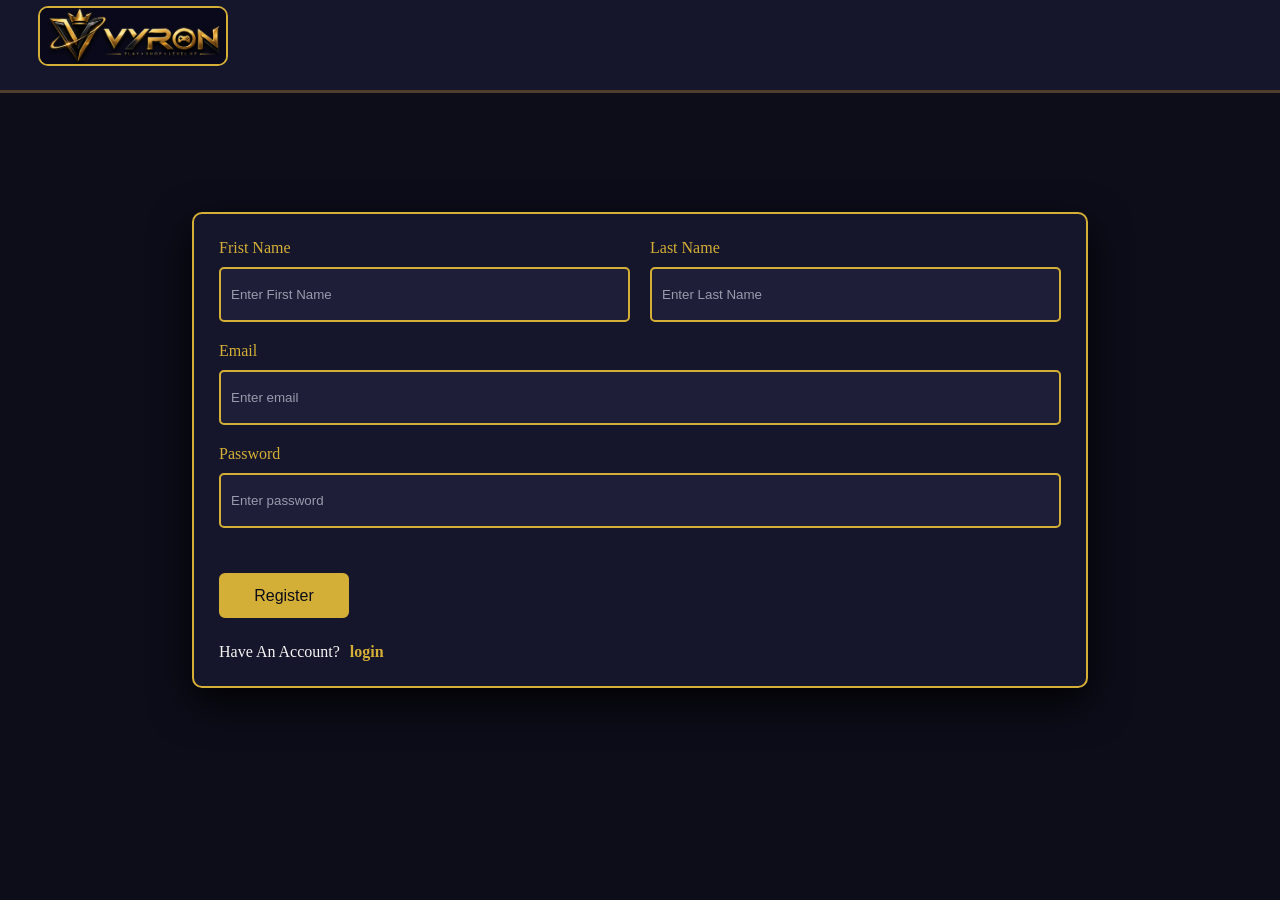
==== commit 4920803c: "Initial project" ====
--- a/index.html
+++ b/index.html
@@ -3,11 +3,11 @@
 
 <head>
     <meta charset="UTF-8">
+    <meta http-equiv="X-UA-Compatible" content="IE=edge">
     <meta name="viewport" content="width=device-width, initial-scale=1.0">
-    <title>VYRON — Where Gaming Meets Greatness</title>
+    <title>Join VYRON — Become a Legend</title>
     <link rel="stylesheet" href="css/style.css" />
-    <link rel="stylesheet" href="css/all.css">
-    <link rel="stylesheet" href="https://cdnjs.cloudflare.com/ajax/libs/font-awesome/6.5.2/css/all.min.css">
+    <link rel="stylesheet" href="css/all.css" />
 
 </head>
 
@@ -20,50 +20,10 @@
                 <a href="index.html" class="brand">
                     <img src="Images/VYRON-GAME.png" width="250px" height="85" alt="">
                 </a>
-
                 <nav>
-                    <ul id="links">
-                        <li><a href="login.html">Sing in</a></li>
-                        <li><a href="register.html">Sign up</a></li>
-                    </ul>
-                    <ul id="user_info">
-                        <li><a href="#" id="user"></a></li>
-                        <li class="shopping-car">
-                            <i class="fa-solid fa-cart-plus"></i>
-                            <span class="bage">0</span>
-                            <!-- /////////////////////////////////////// -->
-                            <div class="carts-products">
-
-                                <div class="empty-cart">
-                                    Your cart is empty.
-                                </div>
-
-                                <div class="cart-items">
-
-                                    <div class="cart-product">
-                                        <div class="cart-child-products">
-                                            <div>
-                                                <h3>Silver Necklace</h3>
-                                                <p>Price: $150</p>
-                                            </div>
-
-                                            <div class="quantity">
-                                                <button>-</button>
-                                                <span>1</span>
-                                                <button>+</button>
-                                            </div>
-                                        </div>
-                                    </div>
-
-                                </div>
-
-                                <a href="cartsproducts.html" class="view-all">
-                                    View All Products
-                                </a>
-
-                            </div>
-                        </li>
-                        <li><a href="#" id="logout">Log Out</a></li>
+                    <ul>
+                        <li><a href="login.html" class="hid-auth-link">Sing in</a></li>
+                        <li><a href="register.html" class="hid-auth-link">Sign up</a></li>
                     </ul>
                 </nav>
             </div>
@@ -71,147 +31,41 @@
         </div>
     </header>
 
-    <!-- /////////////////////////////////////////////// -->
+    <section class="section-form">
+        <!-- <h2>Register User</h2> -->
+        <form class="from">
+            <div class="fromgroup1 group1">
+                <label for="First Name">Frist Name</label>
+                <input type="text" placeholder="Enter First Name" id="firstName">
+            </div>
 
-    <section class="crown-top">
+            <div class="fromgroup1 group1">
+                <label for="Last Name">Last Name</label>
+                <input type="text" placeholder="Enter Last Name" id="lastName">
+            </div>
+
+            <div class="fromgroup1 group2">
+                <label for="Email">Email</label>
+                <input type="email" placeholder="Enter email" id="email">
+            </div>
+            <div class="fromgroup1 group2">
+                <label for="Password">Password</label>
+                <input type="password" placeholder="Enter password" id="password">
+            </div>
+
+            <input type="submit" value="Register" id="Register">
+            <div class="from-span">
+                <span>Have An Account?</span><a href="login.html">login</a>
+            </div>
+        </form>
+    </section>
 
 
-        <div class="hed_parent">
-            <h1>Welcome to VYRON — Where Gaming Meets Greatness</h1>
-            <div class="lin"></div>
-            <div class="p_hed">
-                <p>"Explore the best games from around the world and discover exciting adventures made for every type of
-                    gamer." 🎮🔥</p>
-            </div>
 
-        </div>
-        <!-- /////////////////////////////////////////////////////////////////////////// -->
-
-        <section>
-            <div class="total-search">
-                <div class="search-box">
-                    <label for="searchType" class="sr-only ">Search Type</label>
-                    <select id="searchType" name="searchType">
-                        <option value="name">Search by Game Name</option>
-                        <option value="category">Search by Category</option>
-                    </select>
-
-                    <input type="text" id="searchInput" placeholder="Search for a game...">
-
-                    <button type="button">
-                        Search
-                    </button>
-
-                </div>
-            </div>
-
-        </section>
-
-
-        <!-- /////////////////////////////////////////////////////////////////////////// -->
-        <div class="container-card-total">
-            <div class="card_total">
-                <div class="card ">
-
-                    <img src="Images/Gafe.jpg" alt="Elden Ring">
-
-                    <div class="num-img">1</div>
-
-                    <div class="child-card">
-                        <h2>Elden Ring</h2>
-
-                        <div class="senter-card">
-                            <span class="spn-RPG">Action RPG</span>
-
-                            <span class="salare">$59.99</span>
-                        </div>
-
-                        <span class="spn-star"><i class="fa-solid fa-star"></i>9.7</span>
-
-                        <p>A vast world of mystery and danger, <br> with deep lore and challenging combat</p>
-
-                        <button>Add TO Cart</button>
-
-                        <i class="fa-solid fa-heart love"></i>
-
-                    </div>
-
-                </div>
-            </div>
-        </div>
-
-        <!-- ////////////////////////////////////////////////////////////////////////////// -->
-
-        <footer class="footer">
-
-            <div class="footer-container">
-
-                <div class="footer-brand">
-                    <h2>VYRON</h2>
-                    <p>
-                        Where Gaming Meets Greatness 🎮
-                    </p>
-                </div>
-
-                <div class="footer-links">
-
-                    <h3>Quick Links</h3>
-
-                    <a href="index.html">Home</a>
-                    <a href="cartsproducts.html">Cart</a>
-                    <a href="favorites.html">Favorites</a>
-                    <a href="login.html">Sign In</a>
-
-                </div>
-                <div class="footer-social">
-
-                    <h3>Follow Us</h3>
-
-                    <a href="#">
-                        <i class="fa-brands fa-facebook"></i>
-                    </a>
-
-                    <a href="#">
-                        <i class="fa-brands fa-instagram"></i>
-                    </a>
-
-                    <a href="#">
-                        <i class="fa-brands fa-x-twitter"></i>
-                    </a>
-
-                    <a href="#">
-                        <i class="fa-brands fa-youtube"></i>
-                    </a>
-
-                </div>
-
-            </div>
-
-            <div class="footer-bottom">
-
-                <p>
-                    © 2026 VYRON. All Rights Reserved.
-                </p>
-
-            </div>
-
-        </footer>
-
-
-        <script src="https://cdn.jsdelivr.net/npm/jquery@3.5.1/dist/jquery.slim.min.js"></script>
-
-        <script src="https://cdn.jsdelivr.net/npm/popper.js@1.16.1/dist/umd/popper.min.js"></script>
-
-        <script src="https://cdn.jsdelivr.net/npm/bootstrap@4.6.1/dist/js/bootstrap.bundle.min.js"></script>
-
-        <script src="js/script.js"></script>
-        <script src="js/data.js"></script>
-        <script src="js/products.js"></script>
-        <script src="js/cart.js"></script>
-        <script src="js/favorites.js"></script>
-        <script src="js/search.js"></script>
-        <script src="js/auth.js"></script>
-        <script src="js/main.js"></script>
+    <script src="https://cdn.jsdelivr.net/npm/jquery@3.5.1/dist/jquery.slim.min.js"></script>
+    <script src="https://cdn.jsdelivr.net/npm/popper.js@1.16.1/dist/umd/popper.min.js"></script>
+    <script src="https://cdn.jsdelivr.net/npm/bootstrap@4.6.1/dist/js/bootstrap.bundle.min.js"></script>
+    <script src="js/register.js"></script>
 </body>
 
 </html>
--- a/css/style.css
+++ b/css/style.css
@@ -1,4 +1,3 @@
-
 * {
     padding: 0;
     margin: 0;
@@ -9,18 +8,22 @@
     font-family: 'Times New Roman', Times, serif !important;
     background-color: #0d0d1a;
     color: #f5f0e1;
+    overflow-x: hidden;
 }
 
 .container {
     width: 100%;
+    max-width: 100%;
 }
 
 /* ==================== HEADER ==================== */
+
 header {
-    height: 90px;
+    width: 100%;
+    min-height: 90px;
     background-color: #15152b;
     border-bottom: 3px solid rgba(212, 157, 55, .3);
-    padding: 10px 0;
+    padding: 10px 3%;
 }
 
 .hid-auth-link {
@@ -28,11 +31,24 @@
 }
 
 .header-content {
+    width: 100%;
+    max-width: 1400px;
+    min-height: 70px;
+    margin: auto;
     display: flex;
     justify-content: space-between;
+    align-items: center;
+    gap: 20px;
+}
+
+.header-content a {
+    text-decoration: none;
 }
 
 .header-content a img {
+    width: 190px;
+    max-width: 100%;
+    height: auto;
     margin-top: -10px;
     border-radius: 10px;
     border: 2px solid #d4af37;
@@ -44,33 +60,75 @@
     color: #9a9a9a;
 }
 
+nav {
+    max-width: 100%;
+}
+
 nav ul {
     display: flex;
+    align-items: center;
     list-style: none;
+    gap: 5px;
 }
 
 nav li a {
     display: block;
     color: #9a9a9a;
     min-width: 80px;
-    padding: 5px;
+    padding: 8px 5px;
     margin: 0 5px;
+    text-decoration: none;
+    transition: .3s;
+}
+
+nav li a:hover {
+    color: #d4af37;
 }
 
 nav ul#user_info {
     display: none;
+    align-items: center;
 }
 
 nav ul#user_info #user {
+    color: #d4af37;
+    font-size: 17px;
+    font-weight: bold;
+    padding: 9px 16px;
     border: 1px solid #d4af37;
+    border-radius: 10px;
     text-decoration: none;
-    border-radius: 10px;
-    text-align: center;
+    transition: .3s ease;
+    white-space: nowrap;
+}
+
+nav ul#user_info #user span {
+    color: #fff;
+    font-size: 19px;
+    font-weight: bold;
+    text-shadow: 0 0 8px rgba(212, 175, 55, .35);
 }
 
 nav ul#user_info #user:hover {
-    background-color: #d4af37;
-    color: #15152b;
+    background: #d4af37;
+    color: #11101f;
+    box-shadow: 0 0 15px rgba(212, 175, 55, .35);
+    transform: translateY(-2px);
+}
+
+nav ul#user_info #user:hover span {
+    color: #11101f;
+}
+
+nav ul#user_info li {
+    margin: 10px 5px 0;
+    position: relative;
+}
+
+nav ul#user_info li i {
+    color: #d4af37;
+    cursor: pointer;
+    font-size: 30px;
 }
 
 .cart-prodoct-log {
@@ -78,6 +136,7 @@
 }
 
 /* ==================== LOGIN & REGISTER ==================== */
+
 .section-form {
     position: absolute;
     top: 50%;
@@ -86,12 +145,13 @@
     background-color: #15152b;
     border: 2px solid #d4af37;
     box-shadow: 0 15px 40px rgba(0, 0, 0, .9);
-    width: 70%;
-    padding: 20px;
+    width: min(70%, 900px);
+    padding: 25px;
     border-radius: 10px;
 }
 
 form {
+    width: 100%;
     display: flex;
     flex-wrap: wrap;
     gap: 20px;
@@ -102,8 +162,9 @@
 }
 
 .group1 {
-    flex: 1 1 0;
+    flex: 1 1 calc(50% - 10px);
     width: calc(50% - 10px);
+    min-width: 0;
 }
 
 .group2 {
@@ -122,7 +183,7 @@
     border: 2px solid #d4af37;
     background-color: #1e1e38;
     color: #fff;
-    padding-left: 10px;
+    padding: 0 10px;
     margin-top: 10px;
     border-radius: 5px;
 }
@@ -132,7 +193,9 @@
     outline: none;
     border: 3px solid #d4af37;
     background-color: #23233f;
-    box-shadow: 0 0 10px rgba(212, 175, 55, .25), 0 0 10px rgba(212, 157, 55, .5);
+    box-shadow:
+        0 0 10px rgba(212, 175, 55, .25),
+        0 0 10px rgba(212, 157, 55, .5);
 }
 
 input:-webkit-autofill,
@@ -170,7 +233,9 @@
 .login:hover {
     background-color: #c9a227;
     border: 3px solid #d4af37;
-    box-shadow: 0 0 10px rgba(212, 175, 55, .25), 0 0 10px rgba(212, 157, 55, .5);
+    box-shadow:
+        0 0 10px rgba(212, 175, 55, .25),
+        0 0 10px rgba(212, 157, 55, .5);
     transform: translateY(-2px);
 }
 
@@ -194,7 +259,6 @@
     color: #d4af37;
     text-decoration: none;
     font-weight: bold;
-    list-style: none;
 }
 
 .from-span a:hover {
@@ -206,35 +270,20 @@
     height: 350px;
 }
 
-/* ==================== FORM MOBILE ==================== */
-@media(max-width:450px) {
-    .from {
-        display: flex !important;
-        flex-direction: column !important;
-        gap: 15px;
-    }
-
-    .from .group1,
-    .from .group2 {
-        width: 100% !important;
-        box-sizing: border-box !important;
-    }
-
-    .from #Register {
-        width: 100%;
-    }
-
-    .from-span {
-        padding-left: 200px;
-    }
-}
-
 /* ==================== CHECKBOX ==================== */
+
+.check {
+    display: flex;
+    align-items: center;
+    gap: 8px;
+}
+
 .check input[type="checkbox"] {
     appearance: none;
     -webkit-appearance: none;
     width: 16px;
     height: 16px;
+    min-width: 16px;
     background-color: #23233f;
     border: 1px solid #d4af37;
     border-radius: 3px;
@@ -253,31 +302,32 @@
 }
 
 /* ==================== HOME TITLE ==================== */
+
 .hed_parent {
-    margin: auto;
+    width: 100%;
+    margin: 50px auto 0;
     text-align: center;
-    margin-top: 50px;
+    padding: 0 20px;
 }
 
 .hed_parent h1 {
-    font-size: 45px;
+    font-size: clamp(30px, 4vw, 45px);
     color: #d4af37;
     text-shadow: 0 0 10px rgba(212, 157, 55, .4);
     margin: 20px 0;
 }
 
 .hed_parent .lin {
-    width: 750px;
+    width: min(750px, 80%);
     height: 1px;
     background-color: #d4af37;
     opacity: .6;
     border-radius: 15px;
     margin: auto;
-    margin-bottom: 10px;
 }
 
 .p_hed {
-    width: 550px;
+    width: min(550px, 90%);
     margin: auto;
 }
 
@@ -290,20 +340,20 @@
 }
 
 /* ==================== SEARCH ==================== */
+
 .total-search {
-    width: 75%;
+    width: min(75%, 1100px);
     padding: 0;
-    margin: auto;
-    margin-top: 70px;
+    margin: 70px auto 0;
 }
 
 .search-box {
     width: 100%;
-    height: 60px;
+    min-height: 60px;
     display: flex;
     align-items: center;
-    gap: 25px;
-    padding: 15px;
+    gap: 15px;
+    padding: 8px 15px;
     background-color: #11101f;
     border: 1px solid #c9a227;
     border-radius: 10px;
@@ -311,6 +361,7 @@
 
 .search-box select {
     width: 280px;
+    min-width: 180px;
     height: 45px;
     padding: 0 18px;
     font-size: 17px;
@@ -334,6 +385,7 @@
 
 .search-box input {
     flex: 1;
+    min-width: 0;
     height: 45px;
     padding: 0 20px;
     font-size: 17px;
@@ -354,6 +406,7 @@
 
 .search-box button {
     width: 160px;
+    min-width: 120px;
     height: 45px;
     border: none;
     border-radius: 7px;
@@ -370,22 +423,10 @@
     transform: translateY(-2px);
 }
 
-@media(max-width:800px) {
-    .search-box {
-        height: auto;
-        flex-direction: column;
-    }
-
-    .search-box select,
-    .search-box input,
-    .search-box button {
-        width: 100%;
-    }
-}
-
 /* ==================== PRODUCTS CONTAINER ==================== */
+
 .container-card-total {
-    width: 80%;
+    width: min(80%, 1400px);
     margin: 25px auto;
     border-radius: 15px;
     border: 1px solid #d4af37;
@@ -393,6 +434,7 @@
 }
 
 .card_total {
+    width: 100%;
     display: flex;
     flex-wrap: wrap;
     justify-content: center;
@@ -400,11 +442,13 @@
 }
 
 /* ==================== PRODUCT CARD ==================== */
+
 .card {
     background-color: #15152b;
     border: 1px solid #d4af37;
     width: 350px;
-    height: 570px;
+    min-height: 570px;
+    height: auto;
     border-radius: 10px;
     position: relative;
     overflow: hidden;
@@ -420,8 +464,10 @@
 
 .card img {
     position: relative;
-    width: 300px;
+    width: calc(100% - 50px);
+    max-width: 300px;
     height: 300px;
+    object-fit: cover;
     display: block;
     border-radius: 5px;
     border: 1px solid #d4af37;
@@ -442,6 +488,7 @@
     background-color: #d4af37;
     color: #0a0e1a;
     font-size: 32px;
+    line-height: 40px;
     text-align: center;
     top: 35px;
     left: 25px;
@@ -475,8 +522,9 @@
 }
 
 .spn-star {
-    margin: 10px 0 0 250px;
+    margin: 10px 0 0 auto;
     display: block;
+    text-align: right;
 }
 
 .spn-star i {
@@ -496,10 +544,10 @@
     color: #0a0e1a;
     font-weight: 700;
     width: 200px;
+    max-width: 100%;
     height: 50px;
     border-radius: 5px;
     box-shadow: 0 0 10px rgba(240, 199, 94, .5);
-    transform: all .3s ease;
     border: 1px solid #d4af37;
     margin: 10px auto 0;
     display: block;
@@ -530,7 +578,7 @@
 
 .child-card .salare {
     color: #d4af37;
-    margin-left: 160px;
+    margin-left: auto;
     border: 1px solid #d4af37;
     padding: 3px;
     border-radius: 5px;
@@ -547,16 +595,6 @@
 }
 
 /* ==================== USER & CART ICON ==================== */
-nav ul#user_info li {
-    margin: 15px 10px 0;
-    position: relative;
-}
-
-nav ul#user_info li i {
-    color: #d4af37;
-    cursor: pointer;
-    font-size: 30px;
-}
 
 .shopping-car {
     position: relative;
@@ -581,16 +619,20 @@
 }
 
 /* ==================== CART DROPDOWN ==================== */
+
 .carts-products {
     position: absolute;
     top: 45px;
     right: 0;
-    width: 190px;
-    transform: translate(120px, 0);
+    width: 300px;
+    max-width: calc(100vw - 20px);
+    transform: translate(0, 0);
     background: #151515;
     border: 1px solid #d4af37;
     border-radius: 12px;
-    box-shadow: 0 10px 30px rgba(0, 0, 0, .7), 0 0 15px rgba(212, 175, 55, .15);
+    box-shadow:
+        0 10px 30px rgba(0, 0, 0, .7),
+        0 0 15px rgba(212, 175, 55, .15);
     z-index: 9999;
     flex-direction: column;
     display: none;
@@ -638,7 +680,7 @@
     line-height: 1.3;
     flex: 1;
     min-width: 0;
-    word-wrap: break-word;
+    overflow-wrap: break-word;
 }
 
 .cart-product-info p {
@@ -700,7 +742,7 @@
     justify-content: center;
     margin: auto;
     width: 100%;
-    height: 55px;
+    min-height: 55px;
     border-radius: 10px;
     background: #111;
     border: 1px solid #d4af37;
@@ -728,34 +770,18 @@
     display: none;
 }
 
-@media(max-width:500px) {
-    .carts-products {
-        width: 300px;
-        right: -60px;
-        transform: none;
-    }
-
-    .cart-items {
-        max-height: 320px;
-        overflow-y: auto;
-    }
-
-    .cart-product-info h3 {
-        font-size: 14px;
-    }
-}
-
 /* ==================== REMOVE BUTTONS ==================== */
-.remove-btn{
-    background:#b22222!important;
-    color:#fff!important;
-    border:1px solid #ff3333!important;
-}
-
-.remove-btn:hover{
-    background:#8b0000!important;
-    color:#fff!important;
-    border-color:#ff3333!important;
+
+.remove-btn {
+    background: #b22222 !important;
+    color: #fff !important;
+    border: 1px solid #ff3333 !important;
+}
+
+.remove-btn:hover {
+    background: #8b0000 !important;
+    color: #fff !important;
+    border-color: #ff3333 !important;
 }
 
 .remove-cart-btn {
@@ -769,7 +795,10 @@
     font-size: 14px;
     font-weight: 700;
     cursor: pointer;
-    transition: transform .25s ease, box-shadow .25s ease, background .25s ease;
+    transition:
+        transform .25s ease,
+        box-shadow .25s ease,
+        background .25s ease;
 }
 
 .remove-cart-btn:hover {
@@ -784,6 +813,7 @@
 }
 
 /* ==================== LOGOUT ==================== */
+
 #logout {
     color: #d4af37;
     text-decoration: none;
@@ -801,15 +831,17 @@
 }
 
 /* ==================== SECTION TITLE ==================== */
+
 .section-title {
     text-align: center;
     margin-bottom: 45px;
+    padding: 0 15px;
 }
 
 .section-title h2 {
     margin: 0;
     color: #d4af37;
-    font-size: 32px;
+    font-size: clamp(25px, 3vw, 32px);
     font-weight: 700;
     letter-spacing: 1px;
     text-shadow: 0 0 10px rgba(212, 175, 55, .25);
@@ -831,6 +863,7 @@
 }
 
 /* ==================== CART PAGE ==================== */
+
 .cart-page-section {
     width: 100%;
     max-width: 1100px;
@@ -860,13 +893,18 @@
     border: 1px solid rgba(212, 175, 55, .45);
     border-radius: 18px;
     box-shadow: 0 10px 30px rgba(0, 0, 0, .35);
-    transition: transform .3s ease, border-color .3s ease, box-shadow .3s ease;
+    transition:
+        transform .3s ease,
+        border-color .3s ease,
+        box-shadow .3s ease;
 }
 
 #cart-page-products .cart-product:hover {
     transform: translateY(-5px);
     border-color: #d4af37;
-    box-shadow: 0 15px 40px rgba(0, 0, 0, .5), 0 0 18px rgba(212, 175, 55, .12);
+    box-shadow:
+        0 15px 40px rgba(0, 0, 0, .5),
+        0 0 18px rgba(212, 175, 55, .12);
 }
 
 #cart-page-products .cart-product-info {
@@ -887,6 +925,7 @@
 
 .cart-product-details {
     flex: 1;
+    min-width: 0;
 }
 
 .cart-product-details h3 {
@@ -913,6 +952,7 @@
     display: flex;
     justify-content: space-between;
     align-items: center;
+    gap: 15px;
 }
 
 .item-total span {
@@ -936,6 +976,7 @@
 }
 
 /* ==================== TOTAL PRICE ==================== */
+
 .total-price-box {
     width: 90%;
     max-width: 500px;
@@ -944,6 +985,7 @@
     display: flex;
     justify-content: space-between;
     align-items: center;
+    gap: 20px;
     background: linear-gradient(145deg, #181b23, #101219);
     border: 1px solid rgba(212, 175, 55, .5);
     border-radius: 16px;
@@ -953,7 +995,9 @@
 
 .total-price-box:hover {
     transform: translateY(-4px);
-    box-shadow: 0 15px 40px rgba(0, 0, 0, .5), 0 0 20px rgba(212, 175, 55, .12);
+    box-shadow:
+        0 15px 40px rgba(0, 0, 0, .5),
+        0 0 20px rgba(212, 175, 55, .12);
 }
 
 .total-label {
@@ -970,6 +1014,7 @@
 }
 
 /* ==================== FAVORITES SECTION ==================== */
+
 .favorites-section {
     width: 100%;
     max-width: 1100px;
@@ -1024,13 +1069,18 @@
     border: 1px solid rgba(212, 175, 55, .45);
     border-radius: 18px;
     box-shadow: 0 10px 30px rgba(0, 0, 0, .35);
-    transition: transform .35s ease, border-color .35s ease, box-shadow .35s ease;
+    transition:
+        transform .35s ease,
+        border-color .35s ease,
+        box-shadow .35s ease;
 }
 
 .favorite-card:hover {
     transform: translateY(-7px);
     border-color: #d4af37;
-    box-shadow: 0 15px 40px rgba(0, 0, 0, .5), 0 0 18px rgba(212, 175, 55, .12);
+    box-shadow:
+        0 15px 40px rgba(0, 0, 0, .5),
+        0 0 18px rgba(212, 175, 55, .12);
 }
 
 .favorite-card img {
@@ -1096,7 +1146,10 @@
     font-size: 14px;
     font-weight: 700;
     cursor: pointer;
-    transition: transform .25s ease, box-shadow .25s ease, background .25s ease;
+    transition:
+        transform .25s ease,
+        box-shadow .25s ease,
+        background .25s ease;
 }
 
 .remove-favorite:hover {
@@ -1117,8 +1170,382 @@
     border-radius: 15px;
 }
 
-/* ==================== CART / FAVORITES MOBILE ==================== */
-@media(max-width:700px) {
+/* ==================== CART TOTAL ==================== */
+
+.cart-total {
+    width: 90%;
+    max-width: 1100px;
+    margin: 20px auto;
+    padding: 20px;
+    text-align: right;
+    border-top: 1px solid #555;
+}
+
+.cart-total h2 {
+    color: #f5d77a;
+    font-size: clamp(22px, 3vw, 28px);
+}
+
+.cart-total span {
+    color: #fff;
+    margin-left: 10px;
+}
+
+/* ==================== FOOTER ==================== */
+
+.footer {
+    width: 100%;
+    margin-top: 80px;
+    background: #15152b;
+    border-top: 2px solid rgba(212, 175, 55, .5);
+    box-shadow: 0 -10px 30px rgba(0, 0, 0, .4);
+}
+
+.footer-container {
+    width: 90%;
+    max-width: 1200px;
+    margin: auto;
+    padding: 45px 20px;
+    display: flex;
+    justify-content: space-between;
+    align-items: flex-start;
+    gap: 40px;
+}
+
+.footer-brand {
+    max-width: 300px;
+}
+
+.footer-brand h2 {
+    color: #d4af37;
+    font-size: 32px;
+    margin-bottom: 10px;
+}
+
+.footer-brand p {
+    color: #aaa;
+    font-size: 15px;
+    line-height: 1.6;
+}
+
+.footer-links,
+.footer-social {
+    display: flex;
+    flex-direction: column;
+    gap: 10px;
+}
+
+.footer-links h3,
+.footer-social h3 {
+    color: #f0c75e;
+    margin-bottom: 8px;
+    font-size: 19px;
+}
+
+.footer-links a {
+    color: #aaa;
+    text-decoration: none;
+    transition: .3s;
+}
+
+.footer-links a:hover {
+    color: #d4af37;
+    transform: translateX(5px);
+}
+
+.footer-social {
+    display: block;
+}
+
+.footer-social a {
+    color: #aaa;
+    font-size: 24px;
+    margin-right: 15px;
+    transition: .3s;
+}
+
+.footer-social a:hover {
+    color: #d4af37;
+    transform: translateY(-3px);
+}
+
+.footer-bottom {
+    width: 100%;
+    padding: 18px;
+    text-align: center;
+    border-top: 1px solid rgba(212, 175, 55, .2);
+}
+
+.footer-bottom p {
+    color: #777;
+    font-size: 14px;
+}
+
+/* ========================================================= */
+/* ==================== LARGE LAPTOP ======================= */
+/* ========================================================= */
+
+@media (max-width: 1200px) {
+
+    .header-content {
+        padding: 0 10px;
+    }
+
+    .header-content a img {
+        width: 170px;
+    }
+
+    nav li a {
+        min-width: 65px;
+        margin: 0 2px;
+    }
+
+    .total-search {
+        width: 85%;
+    }
+
+    .container-card-total {
+        width: 90%;
+    }
+
+    .card {
+        width: 320px;
+    }
+
+    .card img {
+        width: 270px;
+        height: 270px;
+    }
+}
+
+/* ========================================================= */
+/* ==================== TABLET ============================== */
+/* ========================================================= */
+
+@media (max-width: 900px) {
+
+    header {
+        padding: 10px 2%;
+    }
+
+    .header-content {
+        flex-wrap: wrap;
+        justify-content: center;
+        gap: 10px;
+    }
+
+    .header-content a img {
+        width: 160px;
+    }
+
+    nav ul {
+        justify-content: center;
+        flex-wrap: wrap;
+    }
+
+    nav li a {
+        min-width: auto;
+        padding: 7px 8px;
+        font-size: 15px;
+    }
+
+    .section-form {
+        width: 85%;
+    }
+
+    .total-search {
+        width: 90%;
+    }
+
+    .search-box {
+        height: auto;
+        flex-wrap: wrap;
+        padding: 12px;
+    }
+
+    .search-box select {
+        width: calc(50% - 8px);
+    }
+
+    .search-box input {
+        width: calc(50% - 8px);
+        flex: 1 1 calc(50% - 8px);
+    }
+
+    .search-box button {
+        width: 100%;
+    }
+
+    .container-card-total {
+        width: 94%;
+    }
+
+    .card {
+        width: 320px;
+    }
+
+    #cart-page-products .cart-product {
+        width: calc(50% - 8px) !important;
+    }
+
+    .footer-container {
+        gap: 25px;
+    }
+}
+
+/* ========================================================= */
+/* ==================== SMALL TABLET ======================== */
+/* ========================================================= */
+
+@media (max-width: 700px) {
+
+    header {
+        min-height: auto;
+    }
+
+    .header-content {
+        flex-direction: column;
+        gap: 12px;
+    }
+
+    .header-content a img {
+        width: 170px;
+        margin-top: 0;
+    }
+
+    nav {
+        width: 100%;
+    }
+
+    nav ul {
+        width: 100%;
+        justify-content: center;
+    }
+
+    nav li a {
+        font-size: 14px;
+        padding: 6px;
+    }
+
+    nav ul#user_info {
+        justify-content: center;
+    }
+
+    .section-form {
+        position: relative;
+        top: auto;
+        left: auto;
+        transform: none;
+        width: 92%;
+        margin: 40px auto;
+        padding: 20px;
+    }
+
+    .section2 {
+        height: auto;
+    }
+
+    form {
+        gap: 15px;
+    }
+
+    .group1,
+    .group2 {
+        flex: 0 0 100%;
+        width: 100%;
+    }
+
+    #Register,
+    .login {
+        width: 100%;
+        margin-left: 0;
+    }
+
+    #Register {
+        margin-top: 15px;
+    }
+
+    .login {
+        margin-top: 0;
+    }
+
+    .from-span {
+        margin: 10px 0 0;
+        text-align: center;
+        width: 100%;
+    }
+
+    .hed_parent {
+        margin-top: 35px;
+    }
+
+    .hed_parent h1 {
+        font-size: 32px;
+    }
+
+    .hed_parent .lin {
+        width: 80%;
+    }
+
+    .p_hed {
+        width: 90%;
+    }
+
+    .total-search {
+        width: 92%;
+        margin-top: 45px;
+    }
+
+    .search-box {
+        flex-direction: column;
+        gap: 10px;
+    }
+
+    .search-box select,
+    .search-box input,
+    .search-box button {
+        width: 100%;
+        flex: none;
+    }
+
+    .container-card-total {
+        width: 95%;
+        padding: 8px;
+    }
+
+    .card_total {
+        gap: 15px;
+    }
+
+    .card {
+        width: 300px;
+        max-width: 100%;
+        min-height: 550px;
+    }
+
+    .card img {
+        width: calc(100% - 40px);
+        height: 250px;
+    }
+
+    .spn-star {
+        margin-left: auto;
+    }
+
+    .child-card .salare {
+        margin-left: auto;
+    }
+
+    #cart-page-products {
+        flex-direction: column !important;
+        align-items: center !important;
+    }
+
+    #cart-page-products .cart-product {
+        width: 100% !important;
+        max-width: 500px !important;
+        padding: 20px;
+    }
 
     .cart-page-section,
     .favorites-section {
@@ -1126,23 +1553,16 @@
         padding: 0 15px;
     }
 
-    #cart-page-products {
-        flex-direction: column !important;
-        align-items: center !important;
-    }
-
-    #cart-page-products .cart-product {
-        width: 100% !important;
-        max-width: 500px !important;
-        padding: 20px;
-    }
-
     .item-total span {
         font-size: 15px;
     }
 
     .item-total strong {
         font-size: 21px;
+    }
+
+    .section-title {
+        margin-bottom: 30px;
     }
 
     .section-title h2 {
@@ -1186,98 +1606,7 @@
     #total-price {
         font-size: 21px;
     }
-}
-
-/* ==================== FOOTER ==================== */
-.footer {
-    width: 100%;
-    margin-top: 80px;
-    background: #15152b;
-    border-top: 2px solid rgba(212, 175, 55, .5);
-    box-shadow: 0 -10px 30px rgba(0, 0, 0, .4);
-}
-
-.footer-container {
-    width: 90%;
-    max-width: 1200px;
-    margin: auto;
-    padding: 45px 20px;
-    display: flex;
-    justify-content: space-between;
-    align-items: flex-start;
-    gap: 40px;
-}
-
-.footer-brand {
-    max-width: 300px;
-}
-
-.footer-brand h2 {
-    color: #d4af37;
-    font-size: 32px;
-    margin-bottom: 10px;
-}
-
-.footer-brand p {
-    color: #aaa;
-    font-size: 15px;
-    line-height: 1.6;
-}
-
-.footer-links,
-.footer-social {
-    display: flex;
-    flex-direction: column;
-    gap: 10px;
-}
-
-.footer-links h3,
-.footer-social h3 {
-    color: #f0c75e;
-    margin-bottom: 8px;
-    font-size: 19px;
-}
-
-.footer-links a {
-    color: #aaa;
-    text-decoration: none;
-    transition: .3s;
-}
-
-.footer-links a:hover {
-    color: #d4af37;
-    transform: translateX(5px);
-}
-
-.footer-social {
-    display: block;
-}
-
-.footer-social a {
-    color: #aaa;
-    font-size: 24px;
-    margin-right: 15px;
-    transition: .3s;
-}
-
-.footer-social a:hover {
-    color: #d4af37;
-    transform: translateY(-3px);
-}
-
-.footer-bottom {
-    width: 100%;
-    padding: 18px;
-    text-align: center;
-    border-top: 1px solid rgba(212, 175, 55, .2);
-}
-
-.footer-bottom p {
-    color: #777;
-    font-size: 14px;
-}
-
-@media(max-width:700px) {
+
     .footer-container {
         flex-direction: column;
         align-items: center;
@@ -1302,123 +1631,262 @@
     }
 }
 
-/* ==================== GENERAL RESPONSIVE FIXES ==================== */
-@media(max-width:800px) {
-    .hed_parent h1 {
-        font-size: 32px;
-    }
-
-    .hed_parent .lin {
-        width: 80%;
-    }
-
-    .p_hed {
-        width: 90%;
-    }
-
-    .total-search {
-        width: 90%;
-    }
-
-    .container-card-total {
-        width: 95%;
-    }
-}
-
-@media(max-width:450px) {
+/* ========================================================= */
+/* ==================== MOBILE ============================== */
+/* ========================================================= */
+
+@media (max-width: 450px) {
+
+    body {
+        font-size: 14px;
+    }
+
     header {
-        height: auto;
-        min-height: 90px;
+        padding: 10px;
     }
 
     .header-content {
-        align-items: center;
+        width: 100%;
+        gap: 10px;
     }
 
     .header-content a img {
-        width: 180px;
-        height: auto;
+        width: 150px;
+        max-width: 80%;
+    }
+
+    nav ul {
+        gap: 2px;
+    }
+
+    nav li a {
+        min-width: auto;
+        margin: 0;
+        padding: 6px 5px;
+        font-size: 13px;
+    }
+
+    nav ul#user_info #user {
+        font-size: 14px;
+        padding: 7px 10px;
+    }
+
+    nav ul#user_info #user span {
+        font-size: 15px;
+    }
+
+    nav ul#user_info li i {
+        font-size: 25px;
+    }
+
+    .bage {
+        top: -8px;
+        right: -7px;
+    }
+
+    .section-form {
+        width: 94%;
+        padding: 15px;
+        margin: 25px auto;
+    }
+
+    form {
+        display: flex;
+        flex-direction: column;
+        gap: 13px;
+    }
+
+    .group1,
+    .group2 {
+        width: 100%;
+        flex: none;
+    }
+
+    .group1 input,
+    .group2 input {
+        height: 48px;
+        font-size: 14px;
+    }
+
+    #Register,
+    .login {
+        width: 100%;
+        height: 45px;
+        margin-left: 0;
+    }
+
+    #Register {
+        margin-top: 10px;
+    }
+
+    .login {
+        margin-top: 0;
+    }
+
+    .from-span {
+        margin: 5px 0 0;
+        padding: 0;
+        text-align: center;
+    }
+
+    .from-span span,
+    .from-span a {
+        font-size: 14px;
     }
 
     .hed_parent {
-        margin-top: 30px;
+        margin-top: 25px;
+        padding: 0 10px;
     }
 
     .hed_parent h1 {
         font-size: 25px;
+        line-height: 1.3;
+    }
+
+    .hed_parent .lin {
+        width: 90%;
+    }
+
+    .p_hed {
+        width: 95%;
     }
 
     .p_hed p {
+        font-size: 13px;
+        margin-bottom: 25px;
+    }
+
+    .total-search {
+        width: 94%;
+        margin-top: 35px;
+    }
+
+    .search-box {
+        padding: 10px;
+        gap: 8px;
+    }
+
+    .search-box select,
+    .search-box input,
+    .search-box button {
+        height: 44px;
         font-size: 14px;
     }
 
+    .container-card-total {
+        width: 96%;
+        margin-top: 20px;
+        padding: 6px;
+    }
+
+    .card_total {
+        gap: 10px;
+    }
+
     .card {
-        width: 300px;
-        height: 550px;
+        width: 100%;
+        max-width: 310px;
+        min-height: 540px;
+        margin-top: 15px;
     }
 
     .card img {
-        width: 250px;
+        width: calc(100% - 40px);
+        max-width: 250px;
         height: 250px;
+        margin-top: 20px;
+    }
+
+    .num-img {
+        width: 35px;
+        height: 35px;
+        line-height: 35px;
+        font-size: 26px;
+        top: 28px;
+        left: 20px;
+    }
+
+    .child-card {
+        padding: 15px;
+    }
+
+    .child-card h2 {
+        font-size: 21px;
+    }
+
+    .child-card p {
+        font-size: .8rem;
     }
 
     .spn-star {
-        margin-left: 190px;
+        margin-left: auto;
+        font-size: 14px;
     }
 
     .child-card .salare {
-        margin-left: 100px;
+        margin-left: auto;
     }
 
     .child-card button {
         width: 170px;
-    }
-}
-/* ==================== USER WELCOME ==================== */
-nav ul#user_info #user{
-    color:#d4af37;
-    font-size:17px;
-    font-weight:bold;
-    padding:9px 16px;
-    border:1px solid #d4af37;
-    border-radius:10px;
-    text-decoration:none;
-    transition:.3s ease;
-    white-space:nowrap;
-}
-
-nav ul#user_info #user span{
-    color:#fff;
-    font-size:19px;
-    font-weight:bold;
-    text-shadow:0 0 8px rgba(212,175,55,.35);
-}
-
-nav ul#user_info #user:hover{
-    background:#d4af37;
-    color:#11101f;
-    box-shadow:0 0 15px rgba(212,175,55,.35);
-    transform:translateY(-2px);
-}
-
-nav ul#user_info #user:hover span{
-    color:#11101f;
-}
-/* //////////////////////////////////////////////////////////////////////// */
-.cart-total {
-    width: 90%;
-    margin: 20px auto;
-    padding: 20px;
-    text-align: right;
-    border-top: 1px solid #555;
-}
-
-.cart-total h2 {
-    color: #f5d77a;
-    font-size: 28px;
-}
-
-.cart-total span {
-    color: #fff;
-    margin-left: 10px;
-}+        height: 45px;
+        font-size: 17px;
+    }
+
+    .child-card .love {
+        font-size: 28px;
+        margin-top: -42px;
+    }
+
+    .carts-products {
+        width: 280px;
+        max-width: calc(100vw - 20px);
+        right: -20px;
+        top: 40px;
+    }
+
+    .cart-items {
+        max-height: 300px;
+        overflow-y: auto;
+    }
+
+    .cart-product {
+        padding: 12px;
+    }
+
+    .cart-product-info {
+        gap: 8px;
+    }
+
+    .cart-product-info h3 {
+        font-size: 13px;
+    }
+
+    .cart-product-info p {
+        font-size: 11px;
+    }
+
+    .cart-product-info p span {
+        font-size: 13px;
+    }
+
+    .quantity {
+        gap: 10px;
+    }
+
+    .quantity button {
+        width: 28px;
+        height: 28px;
+    }
+
+    .view-all {
+        height: 48px;
+        font-size: 13px;
+    }
+
+    .cart-page-section,
+    .favorites-section {
+        padding: 0 10px;
+    }
+}
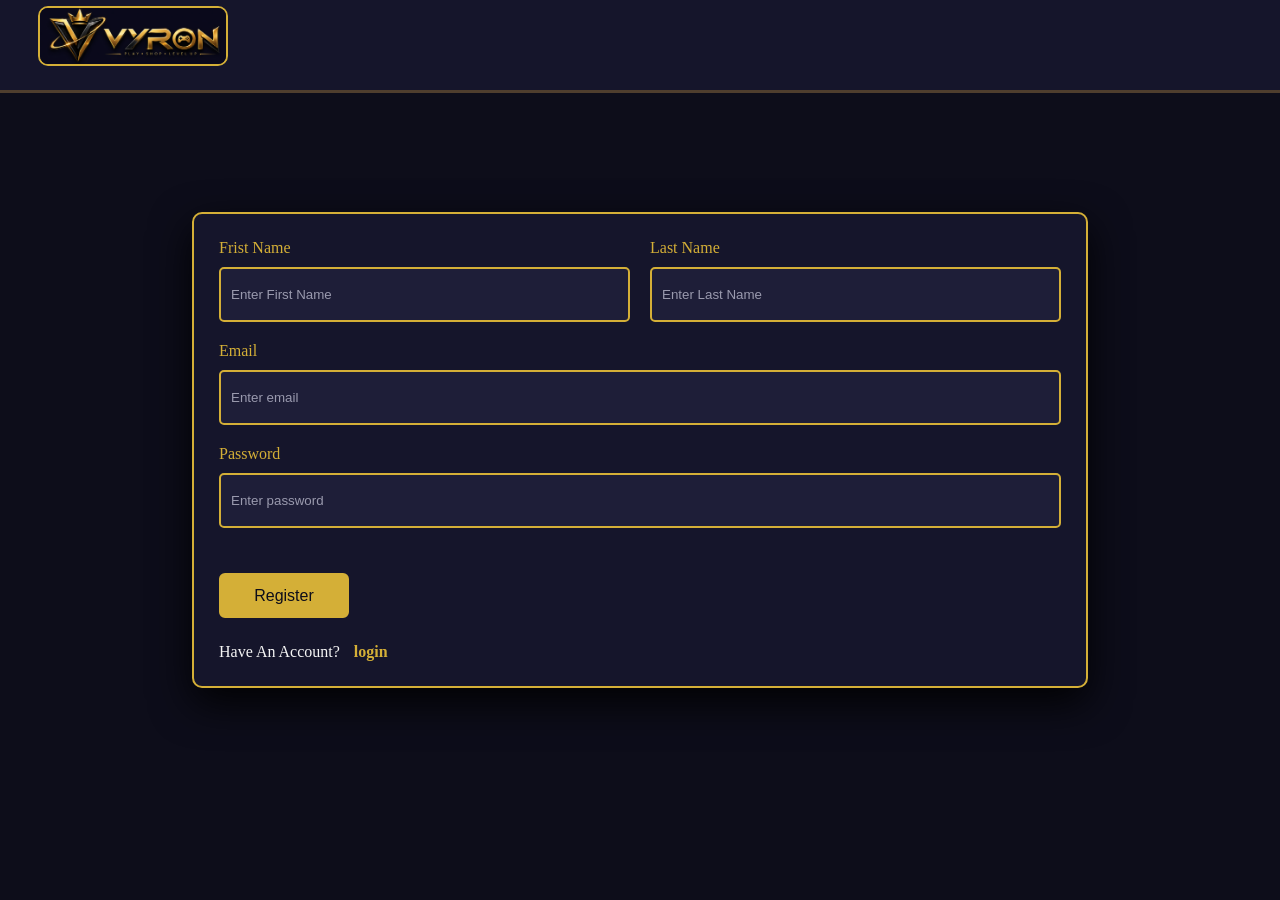
==== commit f9daf90c: "Fix merge conflict" ====
--- a/index.html
+++ b/index.html
@@ -1,71 +1,96 @@
-<!DOCTYPE html>
-<html lang="en">
-
-<head>
+<!DOCTYPE html><html lang="en"><head>
     <meta charset="UTF-8">
     <meta http-equiv="X-UA-Compatible" content="IE=edge">
-    <meta name="viewport" content="width=device-width, initial-scale=1.0">
-    <title>Join VYRON — Become a Legend</title>
-    <link rel="stylesheet" href="css/style.css" />
-    <link rel="stylesheet" href="css/all.css" />
+    <meta name="viewport" content="width=device-width, initial-scale=1.0"><title>Join VYRON — Become a Legend</title>
 
-</head>
+<link rel="stylesheet" href="css/style.css">
+<link rel="stylesheet" href="css/all.css">
 
-<body>
+</head><body><header>
+    <div class="container">
 
-    <header>
-        <div class="container">
+        <div class="header-content">
 
-            <div class="header-content">
-                <a href="index.html" class="brand">
-                    <img src="Images/VYRON-GAME.png" width="250px" height="85" alt="">
-                </a>
-                <nav>
-                    <ul>
-                        <li><a href="login.html" class="hid-auth-link">Sing in</a></li>
-                        <li><a href="register.html" class="hid-auth-link">Sign up</a></li>
-                    </ul>
-                </nav>
-            </div>
+            <a href="index.html" class="brand">
+                <img src="Images/VYRON-GAME.png" width="250px" height="85" alt="">
+            </a>
+
+            <nav>
+                <ul>
+                    <li>
+                        <a href="login.html" class="hid-auth-link">
+                            Sing in
+                        </a>
+                    </li>
+
+                    <li>
+                        <a href="register.html" class="hid-auth-link">
+                            Sign up
+                        </a>
+                    </li>
+                </ul>
+            </nav>
 
         </div>
-    </header>
 
-    <section class="section-form">
-        <!-- <h2>Register User</h2> -->
-        <form class="from">
-            <div class="fromgroup1 group1">
-                <label for="First Name">Frist Name</label>
-                <input type="text" placeholder="Enter First Name" id="firstName">
-            </div>
+    </div>
+</header>
 
-            <div class="fromgroup1 group1">
-                <label for="Last Name">Last Name</label>
-                <input type="text" placeholder="Enter Last Name" id="lastName">
-            </div>
+<section class="section-form">
 
-            <div class="fromgroup1 group2">
-                <label for="Email">Email</label>
-                <input type="email" placeholder="Enter email" id="email">
-            </div>
-            <div class="fromgroup1 group2">
-                <label for="Password">Password</label>
-                <input type="password" placeholder="Enter password" id="password">
-            </div>
+    <form class="from">
 
-            <input type="submit" value="Register" id="Register">
-            <div class="from-span">
-                <span>Have An Account?</span><a href="login.html">login</a>
-            </div>
-        </form>
-    </section>
+        <div class="fromgroup1 group1">
+            <label for="firstName">Frist Name</label>
+            <input
+                type="text"
+                placeholder="Enter First Name"
+                id="firstName">
+        </div>
 
+        <div class="fromgroup1 group1">
+            <label for="lastName">Last Name</label>
+            <input
+                type="text"
+                placeholder="Enter Last Name"
+                id="lastName">
+        </div>
 
+        <div class="fromgroup1 group2">
+            <label for="email">Email</label>
+            <input
+                type="email"
+                placeholder="Enter email"
+                id="email">
+        </div>
 
-    <script src="https://cdn.jsdelivr.net/npm/jquery@3.5.1/dist/jquery.slim.min.js"></script>
-    <script src="https://cdn.jsdelivr.net/npm/popper.js@1.16.1/dist/umd/popper.min.js"></script>
-    <script src="https://cdn.jsdelivr.net/npm/bootstrap@4.6.1/dist/js/bootstrap.bundle.min.js"></script>
-    <script src="js/register.js"></script>
+        <div class="fromgroup1 group2">
+            <label for="password">Password</label>
+            <input
+                type="password"
+                placeholder="Enter password"
+                id="password">
+        </div>
+
+        <input
+            type="submit"
+            value="Register"
+            id="Register">
+
+        <div class="from-span">
+            <span>Have An Account?</span>
+            <a href="login.html">login</a>
+        </div>
+
+    </form>
+
+</section>
+
+<script src="https://cdn.jsdelivr.net/npm/jquery@3.5.1/dist/jquery.slim.min.js"></script>
+<script src="https://cdn.jsdelivr.net/npm/popper.js@1.16.1/dist/umd/popper.min.js"></script>
+<script src="https://cdn.jsdelivr.net/npm/bootstrap@4.6.1/dist/js/bootstrap.bundle.min.js"></script>
+
+<script src="js/register.js"></script>
+
 </body>
-
 </html>
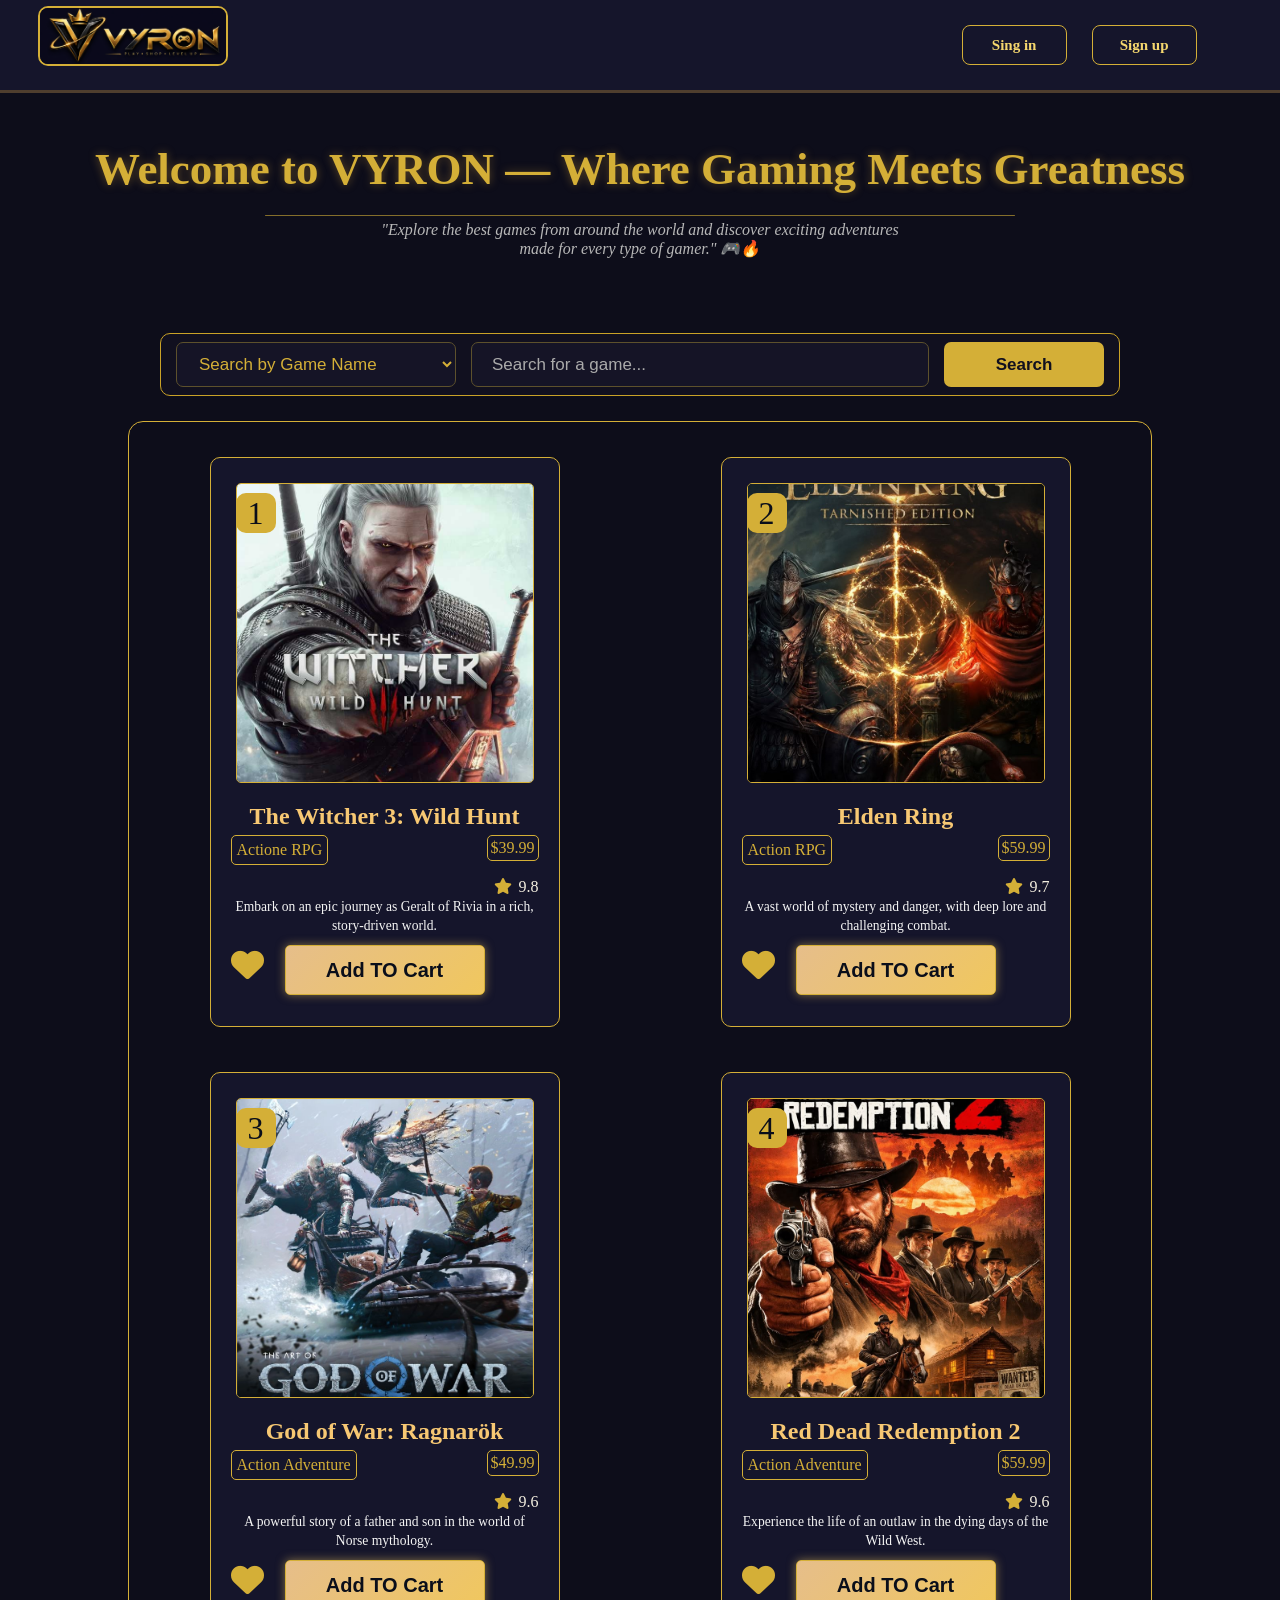
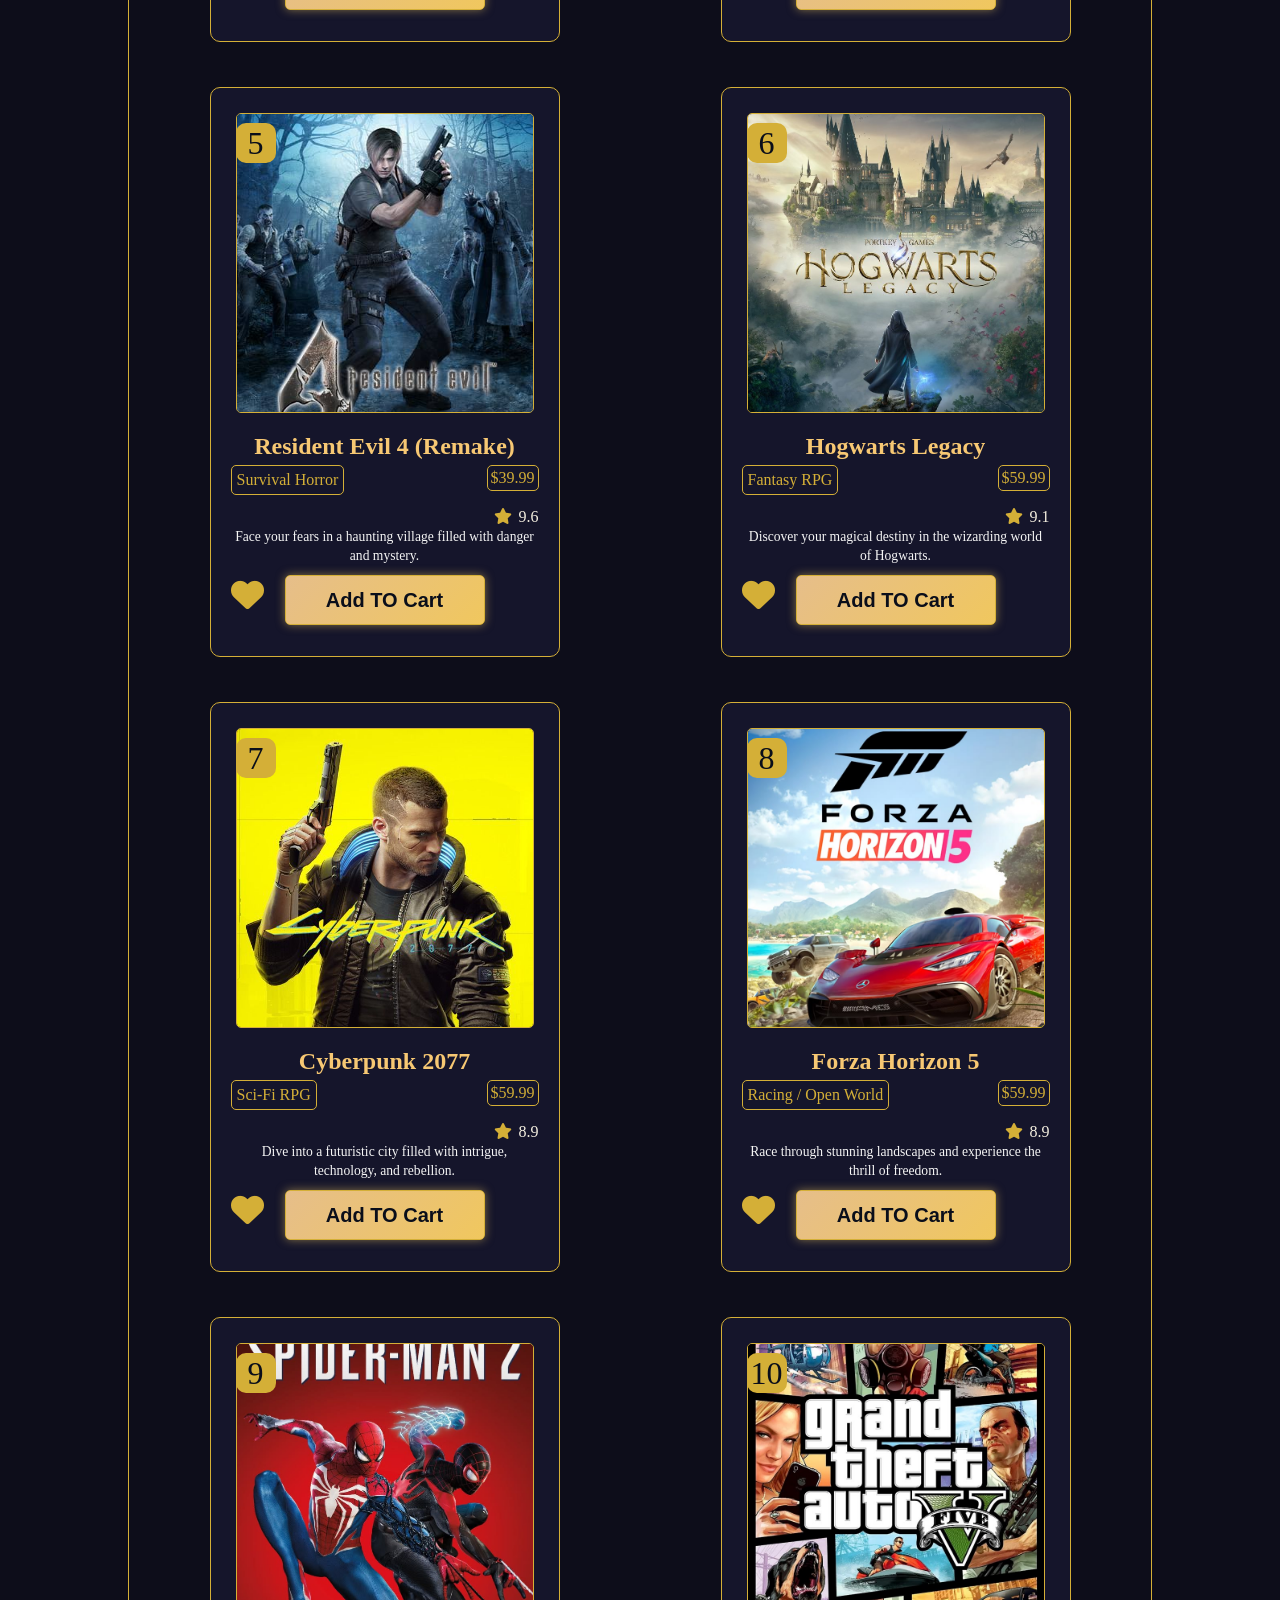
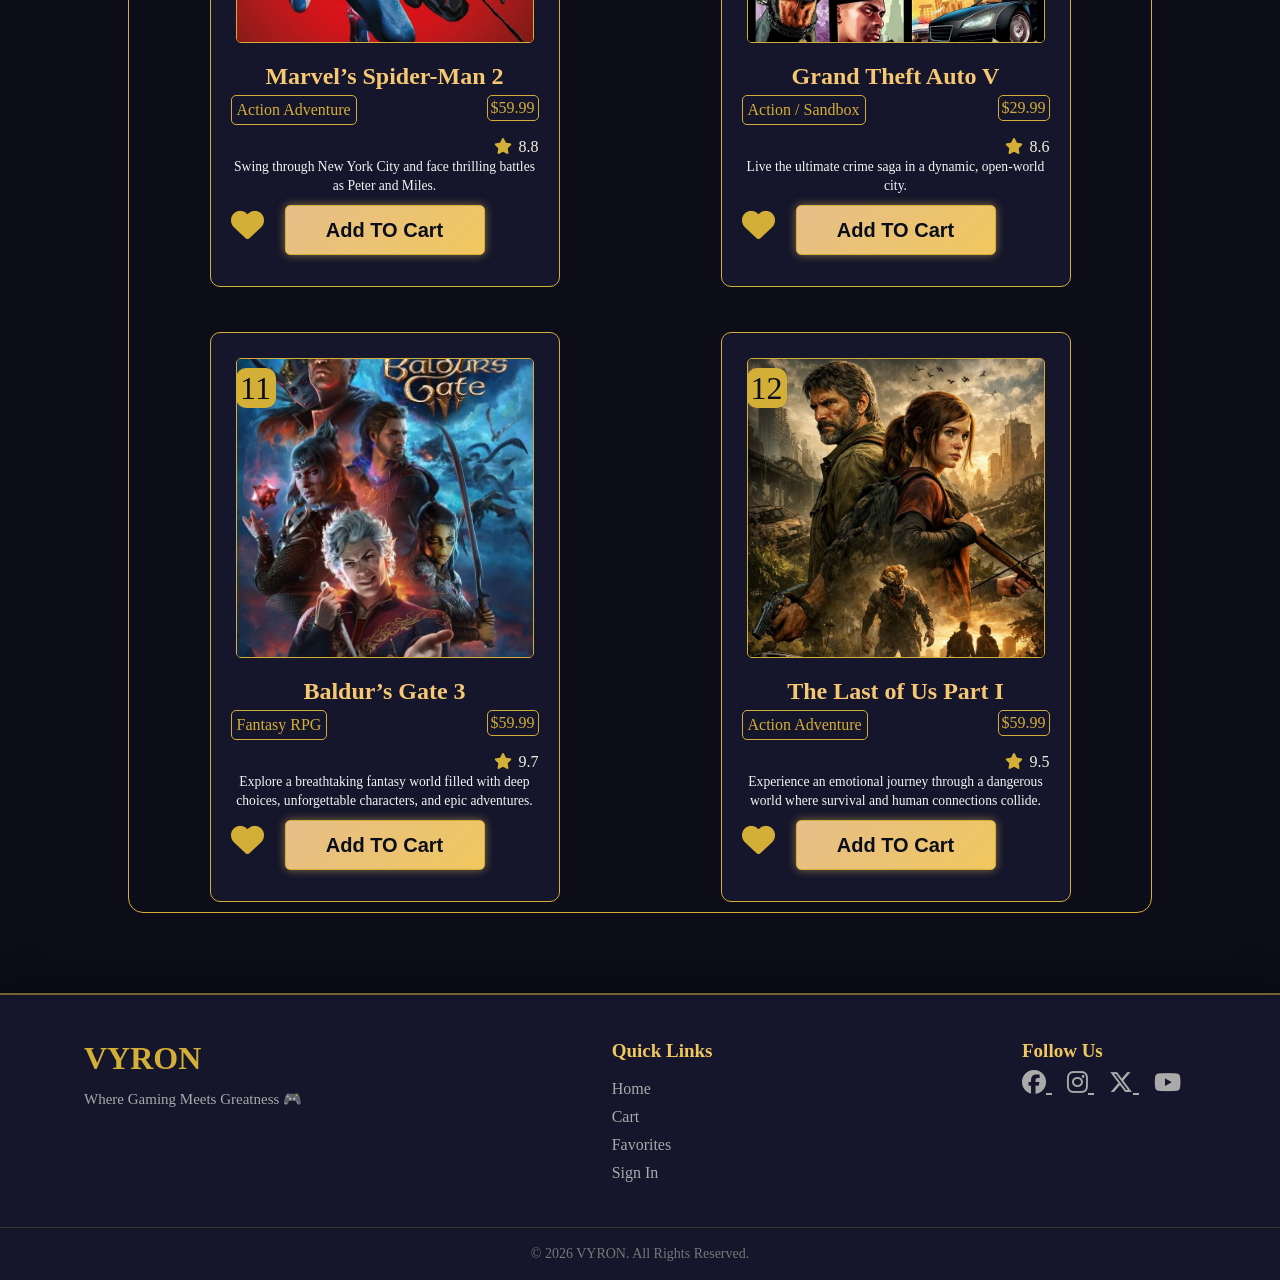
==== commit 3a1f5c46: "Update cart and login" ====
--- a/index.html
+++ b/index.html
@@ -1,14 +1,12 @@
 <!DOCTYPE html><html lang="en"><head>
     <meta charset="UTF-8">
-    <meta http-equiv="X-UA-Compatible" content="IE=edge">
-    <meta name="viewport" content="width=device-width, initial-scale=1.0"><title>Join VYRON — Become a Legend</title>
-
-<link rel="stylesheet" href="css/style.css">
-<link rel="stylesheet" href="css/all.css">
-
+    <meta name="viewport" content="width=device-width, initial-scale=1.0">
+    <title>VYRON — Where Gaming Meets Greatness</title>
+    <link rel="stylesheet" href="css/style.css">
+    <link rel="stylesheet" href="css/all.css">
+    <link rel="stylesheet" href="https://cdnjs.cloudflare.com/ajax/libs/font-awesome/6.5.2/css/all.min.css">
 </head><body><header>
     <div class="container">
-
         <div class="header-content">
 
             <a href="index.html" class="brand">
@@ -16,73 +14,193 @@
             </a>
 
             <nav>
-                <ul>
+                <ul id="links">
+                    <li><a href="login.html">Sing in</a></li>
+                    <li><a href="register.html">Sign up</a></li>
+                </ul>
+
+                <ul id="user_info">
+                    <li><a href="#" id="user"></a></li>
+
+                    <li class="shopping-car">
+                        <i class="fa-solid fa-cart-plus"></i>
+                        <span class="bage">0</span>
+
+                        <div class="carts-products">
+
+                            <div class="empty-cart">
+                                Your cart is empty.
+                            </div>
+
+                            <div class="cart-items">
+                                <div class="cart-product">
+
+                                    <div class="cart-child-products">
+                                        <div>
+                                            <h3>Silver Necklace</h3>
+                                            <p>Price: $150</p>
+                                        </div>
+
+                                        <div class="quantity">
+                                            <button>-</button>
+                                            <span>1</span>
+                                            <button>+</button>
+                                        </div>
+                                    </div>
+
+                                </div>
+                            </div>
+
+                            <a href="cartsproducts.html" class="view-all">
+                                View All Products
+                            </a>
+
+                        </div>
+                    </li>
+
                     <li>
-                        <a href="login.html" class="hid-auth-link">
-                            Sing in
-                        </a>
-                    </li>
-
-                    <li>
-                        <a href="register.html" class="hid-auth-link">
-                            Sign up
-                        </a>
+                        <a href="#" id="logout">Log Out</a>
                     </li>
                 </ul>
             </nav>
 
         </div>
-
     </div>
 </header>
 
-<section class="section-form">
-
-    <form class="from">
-
-        <div class="fromgroup1 group1">
-            <label for="firstName">Frist Name</label>
-            <input
-                type="text"
-                placeholder="Enter First Name"
-                id="firstName">
-        </div>
-
-        <div class="fromgroup1 group1">
-            <label for="lastName">Last Name</label>
-            <input
-                type="text"
-                placeholder="Enter Last Name"
-                id="lastName">
-        </div>
-
-        <div class="fromgroup1 group2">
-            <label for="email">Email</label>
-            <input
-                type="email"
-                placeholder="Enter email"
-                id="email">
-        </div>
-
-        <div class="fromgroup1 group2">
-            <label for="password">Password</label>
-            <input
-                type="password"
-                placeholder="Enter password"
-                id="password">
-        </div>
-
-        <input
-            type="submit"
-            value="Register"
-            id="Register">
-
-        <div class="from-span">
-            <span>Have An Account?</span>
-            <a href="login.html">login</a>
-        </div>
-
-    </form>
+<section class="crown-top">
+
+    <div class="hed_parent">
+
+        <h1>Welcome to VYRON — Where Gaming Meets Greatness</h1>
+
+        <div class="lin"></div>
+
+        <div class="p_hed">
+            <p>
+                "Explore the best games from around the world and discover exciting adventures made for every type of gamer." 🎮🔥
+            </p>
+        </div>
+
+    </div>
+
+    <section>
+
+        <div class="total-search">
+
+            <div class="search-box">
+
+                <label for="searchType" class="sr-only">
+                    Search Type
+                </label>
+
+                <select id="searchType" name="searchType">
+                    <option value="name">Search by Game Name</option>
+                    <option value="category">Search by Category</option>
+                </select>
+
+                <input type="text" id="searchInput" placeholder="Search for a game...">
+
+                <button type="button">
+                    Search
+                </button>
+
+            </div>
+
+        </div>
+
+    </section>
+
+    <div class="container-card-total">
+
+        <div class="card_total">
+
+            <div class="card">
+
+                <img src="Images/Gafe.jpg" alt="Elden Ring">
+
+                <div class="num-img">1</div>
+
+                <div class="child-card">
+
+                    <h2>Elden Ring</h2>
+
+                    <div class="senter-card">
+                        <span class="spn-RPG">Action RPG</span>
+                        <span class="salare">$59.99</span>
+                    </div>
+
+                    <span class="spn-star">
+                        <i class="fa-solid fa-star"></i>9.7
+                    </span>
+
+                    <p>
+                        A vast world of mystery and danger,
+                        <br>
+                        with deep lore and challenging combat
+                    </p>
+
+                    <button>Add TO Cart</button>
+
+                    <i class="fa-solid fa-heart love"></i>
+
+                </div>
+
+            </div>
+
+        </div>
+
+    </div>
+
+    <footer class="footer">
+
+        <div class="footer-container">
+
+            <div class="footer-brand">
+                <h2>VYRON</h2>
+                <p>Where Gaming Meets Greatness 🎮</p>
+            </div>
+
+            <div class="footer-links">
+
+                <h3>Quick Links</h3>
+
+                <a href="index.html">Home</a>
+                <a href="cartsproducts.html">Cart</a>
+                <a href="favorites.html">Favorites</a>
+                <a href="login.html">Sign In</a>
+
+            </div>
+
+            <div class="footer-social">
+
+                <h3>Follow Us</h3>
+
+                <a href="#">
+                    <i class="fa-brands fa-facebook"></i>
+                </a>
+
+                <a href="#">
+                    <i class="fa-brands fa-instagram"></i>
+                </a>
+
+                <a href="#">
+                    <i class="fa-brands fa-x-twitter"></i>
+                </a>
+
+                <a href="#">
+                    <i class="fa-brands fa-youtube"></i>
+                </a>
+
+            </div>
+
+        </div>
+
+        <div class="footer-bottom">
+            <p>© 2026 VYRON. All Rights Reserved.</p>
+        </div>
+
+    </footer>
 
 </section>
 
@@ -90,7 +208,14 @@
 <script src="https://cdn.jsdelivr.net/npm/popper.js@1.16.1/dist/umd/popper.min.js"></script>
 <script src="https://cdn.jsdelivr.net/npm/bootstrap@4.6.1/dist/js/bootstrap.bundle.min.js"></script>
 
-<script src="js/register.js"></script>
+<script src="js/script.js"></script>
+<script src="js/data.js"></script>
+<script src="js/products.js"></script>
+<script src="js/cart.js"></script>
+<script src="js/favorites.js"></script>
+<script src="js/search.js"></script>
+<script src="js/auth.js"></script>
+<script src="js/main.js"></script>
 
 </body>
 </html>
--- a/css/style.css
+++ b/css/style.css
@@ -623,8 +623,8 @@
 .carts-products {
     position: absolute;
     top: 45px;
-    right: 0;
-    width: 300px;
+    left: 0;
+    width: 200px;
     max-width: calc(100vw - 20px);
     transform: translate(0, 0);
     background: #151515;
@@ -1890,3 +1890,48 @@
         padding: 0 10px;
     }
 }
+/* //////////////////////////////////////////// */
+#links {
+    display: flex;
+    align-items: center;
+    justify-content: center;
+    gap: 15px;
+    list-style: none;
+    margin-left: auto;
+    margin-right: 40px;
+    padding: 0;
+}
+
+#links li {
+    list-style: none;
+}
+
+#links li a {
+    display: flex;
+    align-items: center;
+    justify-content: center;
+
+    min-width: 105px;
+    height: 40px;
+
+    padding: 0 18px;
+
+    border: 1px solid #d4af37;
+    border-radius: 8px;
+
+    color: #f5d76e;
+    background: transparent;
+
+    text-decoration: none;
+    font-size: 15px;
+    font-weight: bold;
+
+    transition: 0.3s ease;
+}
+
+#links li a:hover {
+    background: #d4af37;
+    color: #15152b;
+    transform: translateY(-3px);
+    box-shadow: 0 5px 15px rgba(212, 175, 55, 0.3);
+}
